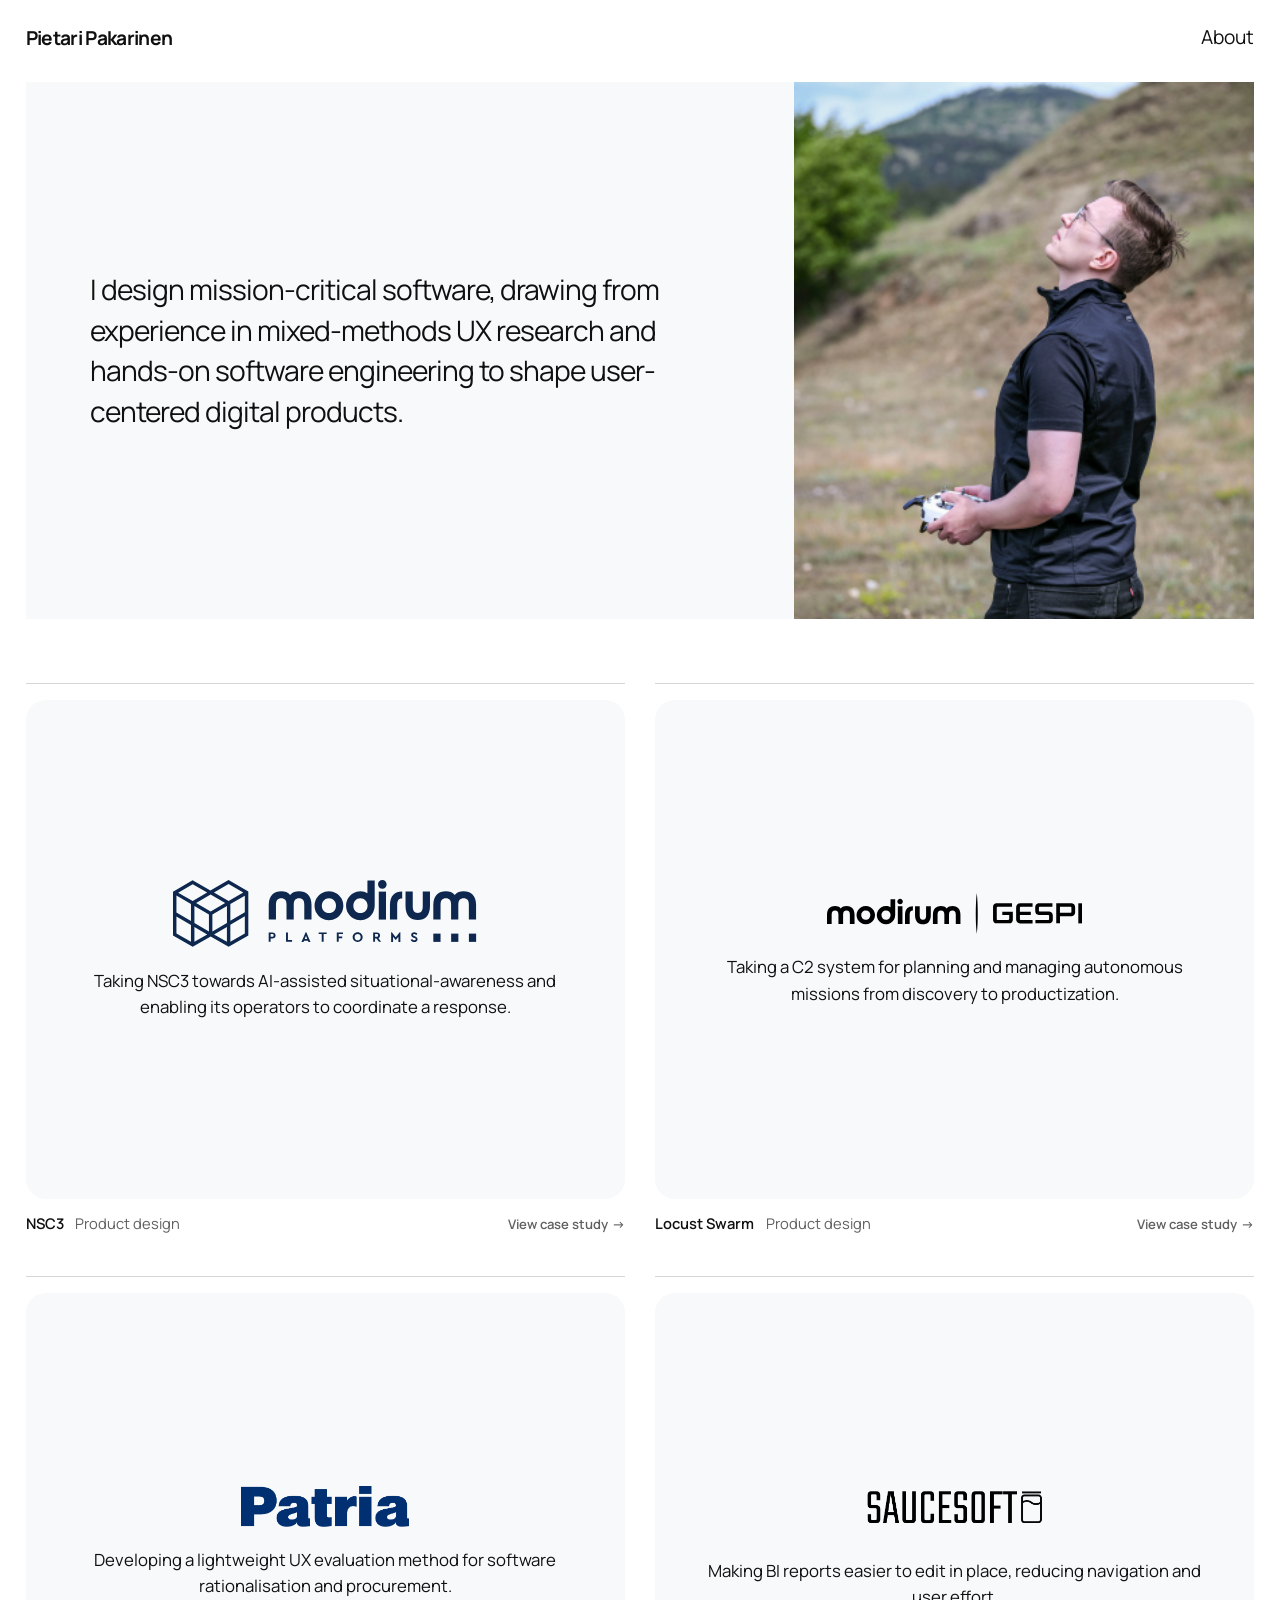
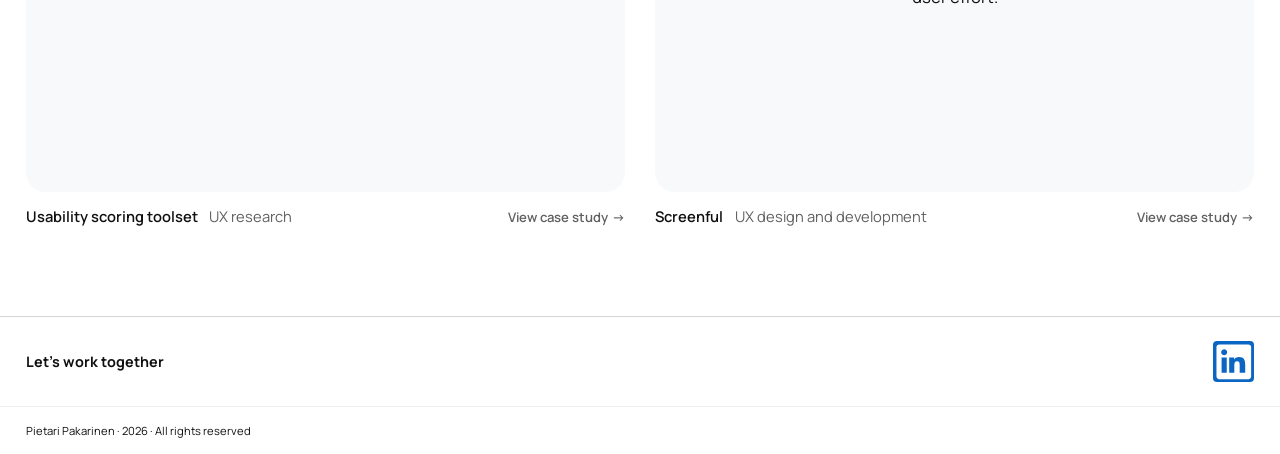
==== index.html @ cc2df80a "Polish portfolio navigation and project cards" ====
<!doctype html>
<html lang="en">
  <head>
    <meta charset="utf-8">
    <meta name="viewport" content="width=device-width, initial-scale=1">
    <meta name="description" content="Pietari Pakarinen designs mission-critical software, combining mixed-methods UX research and hands-on software engineering.">
    <title>Pietari Pakarinen — UX designer</title>
    <link rel="stylesheet" href="assets/css/site.css">
  </head>
  <body>
    <header class="site-header">
      <nav class="nav" aria-label="Main navigation">
        <a class="wordmark" href="./">Pietari Pakarinen</a>
        <a class="nav-link" href="about/">About</a>
      </nav>
      <div class="hero">
        <p class="hero-intro">I design mission-critical software, drawing from experience in mixed-methods UX research and hands-on software engineering to shape user-centered digital products.</p>
        <img class="hero-photo" src="assets/images/pilot.jpg" alt="Pietari piloting a UAV during a field demonstration" fetchpriority="high">
      </div>
    </header>

    <main id="work" class="work-section">
      <div class="project-grid">
        <a class="project-card" href="nsc3/">
          <div class="project-art project-art--platforms">
            <img src="assets/images/modirum-platforms.svg" alt="Modirum Platforms" class="brand-logo brand-logo--platforms">
            <p>Taking NSC3 towards AI-assisted situational-awareness and enabling its operators to coordinate a response.</p>
          </div>
          <div class="project-label"><span class="project-title">NSC3</span><span class="project-category">Product design</span><span class="project-cta">View case study <span aria-hidden="true">→</span></span></div>
        </a>
        <a class="project-card" href="locust-swarm/">
          <div class="project-art"><img src="assets/images/modirum-gespi.svg" alt="Modirum Gespi" class="brand-logo brand-logo--gespi"><p>Taking a C2 system for planning and managing autonomous missions from discovery to productization.</p></div>
          <div class="project-label"><span class="project-title">Locust Swarm</span><span class="project-category">Product design</span><span class="project-cta">View case study <span aria-hidden="true">→</span></span></div>
        </a>
        <a class="project-card" href="usability-toolset/">
          <div class="project-art"><img src="assets/images/patria.png" alt="Patria" class="brand-logo brand-logo--patria"><p>Developing a lightweight UX evaluation method for software rationalisation and procurement.</p></div>
          <div class="project-label"><span class="project-title">Usability scoring toolset</span><span class="project-category">UX research</span><span class="project-cta">View case study <span aria-hidden="true">→</span></span></div>
        </a>
        <a class="project-card" href="bi-reporting/">
          <div class="project-art"><img src="assets/images/saucesoft.png" alt="SauceSoft" class="brand-logo brand-logo--saucesoft"><p>Making BI reports easier to edit in place, reducing navigation and user effort.</p></div>
          <div class="project-label"><span class="project-title">Screenful</span><span class="project-category">UX design and development</span><span class="project-cta">View case study <span aria-hidden="true">→</span></span></div>
        </a>
      </div>
    </main>

    <footer class="site-footer">
      <p>Let’s work together</p>
      <a class="linkedin-link" href="https://www.linkedin.com/in/pietari-pakarinen/" aria-label="LinkedIn profile">
        <svg viewBox="0 0 24 24" aria-hidden="true"><path d="M20.45 2H3.55C2.69 2 2 2.68 2 3.52v16.96c0 .84.69 1.52 1.55 1.52h16.9c.86 0 1.55-.68 1.55-1.52V3.52c0-.84-.69-1.52-1.55-1.52ZM7.93 18.35H4.96V9.5h2.97v8.85ZM6.45 8.29c-.96 0-1.73-.78-1.73-1.73s.77-1.73 1.73-1.73 1.73.78 1.73 1.73-.77 1.73-1.73 1.73Zm11.9 10.06h-2.96v-4.3c0-1.03-.02-2.35-1.43-2.35-1.44 0-1.66 1.12-1.66 2.28v4.37H9.34V9.5h2.84v1.21h.04c.4-.7 1.36-1.43 2.8-1.43 3 0 3.56 1.97 3.56 4.53v4.54Z"/></svg>
      </a>
    </footer>
    <div class="copyright">Pietari Pakarinen · <span id="year">2026</span> · All rights reserved</div>
  </body>
</html>
---- assets/css/site.css ----
@import url('https://fonts.googleapis.com/css2?family=Manrope:wght@400;500;600;700&display=swap');

:root {
  color-scheme: light;
  --ink: #101010;
  --muted: #606060;
  --line: #d5d5d5;
  --wash: #f7f9fa;
  --page-gutter: clamp(1rem, 2vw, 2rem);
  font-family: Manrope, Arial, sans-serif;
  color: var(--ink);
  background: #fff;
  font-synthesis: none;
  text-rendering: optimizeLegibility;
}

* { box-sizing: border-box; }
html { scroll-behavior: smooth; }
body { margin: 0; min-width: 320px; }
a { color: inherit; }
a:focus-visible { outline: 3px solid #1565c0; outline-offset: 4px; }

.site-header, .page-header { padding: 0 var(--page-gutter); }
.page-header { width: min(100% - (2 * var(--page-gutter)), 65rem); margin: 0 auto; padding: 0; }
.has-case-nav .page-header { width: min(100% - (2 * var(--page-gutter)), 48rem); margin: 0 auto; padding: 0; }
.nav { display: flex; align-items: center; justify-content: space-between; gap: 1rem; padding: 1.1rem 0 1.5rem; }
.wordmark, .nav-link { display: inline-flex; align-items: center; min-height: 2.5rem; padding: .35rem 0; text-decoration: none; font-size: clamp(.95rem, 1.7vw, 1.2rem); }
.wordmark { font-weight: 700; letter-spacing: -.035em; }
.nav-link { border-bottom: 1px solid transparent; transition: border-color .18s ease, color .18s ease; }
.nav-link:hover { color: var(--muted); border-color: currentColor; }

.hero { display: grid; grid-template-columns: minmax(0, 1.25fr) minmax(18rem, .75fr); grid-template-rows: clamp(24rem, 42vw, 34rem); align-items: stretch; gap: 0; padding-bottom: clamp(2.5rem, 5vw, 5rem); }
.hero-intro { display: flex; grid-column: 1; grid-row: 1; align-items: center; width: 100%; margin: 0; padding: clamp(1.5rem, 5vw, 4rem); background: var(--wash); font-size: clamp(1.45rem, 2.2vw, 1.9rem); line-height: 1.45; letter-spacing: -.035em; }
.hero-photo { display: block; grid-column: 2; grid-row: 1; width: 100%; height: 100%; min-height: 0; object-fit: cover; object-position: 50% 0%; }

.work-section { padding: 0 var(--page-gutter) clamp(3rem, 7vw, 6rem); }
.section-heading { max-width: 48rem; margin: 0 0 1.5rem; }
.eyebrow { margin: 0 0 .6rem; color: var(--muted); font-size: .78rem; font-weight: 700; letter-spacing: .1em; text-transform: uppercase; }
.case-brand { display: grid; justify-items: start; gap: .6rem; margin-bottom: 1.5rem; }
.case-brand-logo { display: block; width: auto; max-width: min(100%, 15rem); height: 2.5rem; object-fit: contain; object-position: left center; }
.case-brand .eyebrow { margin: 0; }
.product-heading { margin: 1.5rem 0; }
.product-heading h1 { display: flex; align-items: center; gap: .6em; margin: 0 !important; }
.product-icon { display: block; width: .88em; flex: 0 0 auto; aspect-ratio: 1; border-radius: .18em; }
.section-heading h1 { margin: 0; font-size: clamp(1.5rem, 3vw, 2.4rem); letter-spacing: -.045em; font-weight: 500; }
.project-grid { display: grid; grid-template-columns: repeat(2, minmax(0, 1fr)); gap: clamp(1.5rem, 3.3vw, 3rem) clamp(1rem, 2.4vw, 2rem); }
.project-card { display: flex; min-width: 0; flex-direction: column; gap: .85rem; padding-top: 1rem; border-top: 1px solid var(--line); text-decoration: none; }
.project-card:hover .project-art { background: #eef1f3; }
.project-card:active .project-art { background: #e9eef0; }
.project-art { display: flex; aspect-ratio: 1.2 / 1; width: 100%; flex-direction: column; align-items: center; justify-content: center; gap: 1.25rem; overflow: hidden; padding: clamp(1.25rem, 3vw, 2.5rem); border-radius: 1.25rem; background: var(--wash); transition: background .18s ease; }
.project-art p { max-width: 34rem; margin: 0; text-align: center; font-size: clamp(.85rem, 1.4vw, 1.05rem); line-height: 1.55; }
.brand-logo { display: block; max-width: 70%; max-height: 5rem; object-fit: contain; }
.brand-logo--platforms { width: min(19rem, 75%); max-height: 5.3rem; }
.brand-logo--gespi { width: min(16rem, 72%); }
.brand-logo--patria { width: min(10.5rem, 55%); }
.brand-logo--saucesoft { width: min(12rem, 62%); }
.project-label { display: flex; flex-wrap: wrap; align-items: baseline; gap: .2rem .7rem; font-size: .92rem; line-height: 1.4; }
.project-title { font-weight: 600; }
.project-category { color: var(--muted); }
.project-cta { display: inline-flex; align-items: baseline; gap: .3em; margin-left: auto; color: var(--muted); font-size: .82rem; font-weight: 600; line-height: 1.4; text-decoration: none; white-space: nowrap; transition: color .18s ease; }
.project-cta span { display: inline-block; transition: transform .18s ease; }
.project-card:hover .project-cta, .project-card:focus-visible .project-cta, .project-card:active .project-cta { color: var(--ink); text-decoration: underline; text-underline-offset: .2em; }
.project-card:hover .project-cta span, .project-card:focus-visible .project-cta span { transform: translateX(.18rem); }

.editorial, .case-study { width: min(100% - (2 * var(--page-gutter)), 65rem); margin: clamp(2rem, 6vw, 5rem) auto clamp(4rem, 8vw, 7rem); }
.case-study { width: min(100% - (2 * var(--page-gutter)), 48rem); margin-top: clamp(1rem, 2vw, 1.5rem); }
.about-layout { display: block; }
.editorial h1, .case-study h1 { margin: 0 0 1.5rem; font-size: clamp(2.5rem, 6.4vw, 5.5rem); font-weight: 500; line-height: 1.08; letter-spacing: -.065em; }
.case-study h1 { font-size: clamp(2.75rem, 4.8vw, 4.5rem); }
.editorial p:not(.eyebrow), .case-section p { font-size: clamp(1rem, 1.5vw, 1.15rem); line-height: 1.8; }
.lead { max-width: 54rem; font-size: clamp(1.25rem, 2.4vw, 1.7rem) !important; line-height: 1.55 !important; letter-spacing: -.025em; }
.about-note { float: right; width: min(32%, 17rem); padding: 0; margin: 0 0 1rem clamp(1.25rem, 3vw, 2.5rem); }
.about-portrait { display: block; width: 100%; aspect-ratio: 4 / 3; object-fit: cover; object-position: center; }
.about-lead { margin: 0 0 1.5rem; }
.about-layout::after { display: table; clear: both; content: ""; }
.about-note ul { padding-left: 1.2rem; margin: 1rem 0 0; }
.about-note li { padding: .45rem 0; line-height: 1.5; }

.case-study > .lead { margin: 0 auto 2rem; }
.case-section { max-width: 48rem; margin: 0 auto 3rem; }
.case-section h2 { margin: 0 0 .6rem; font-size: clamp(1.4rem, 2.4vw, 1.9rem); font-weight: 500; letter-spacing: -.04em; }
.case-section p { margin: .5rem 0 1.2rem; }
.case-figure { width: min(100%, 48rem); margin: 2rem auto; }
.case-figure--recognition { width: min(100%, 28rem); }
.case-figure img { display: block; width: 100%; height: auto; margin: 0 auto; object-fit: contain; }
.case-figure figcaption { margin-top: .65rem; color: var(--muted); font-size: .82rem; line-height: 1.5; text-align: center; }
.case-figure figcaption a { text-underline-offset: .2em; }
.video-embed { width: 100%; aspect-ratio: 16 / 9; margin: 0; background: #000; }
.video-embed iframe { display: block; width: 100%; height: 100%; border: 0; }
.video-embed video { display: block; width: 100%; height: 100%; object-fit: contain; }
.asset-placeholder { display: grid; min-height: 14rem; margin: 2rem 0; padding: 1.5rem; place-items: center; border: 1px dashed #aaa; background: var(--wash); color: var(--muted); text-align: center; line-height: 1.6; }
.about-note .asset-placeholder { min-height: 24rem; aspect-ratio: 3 / 4; }
.content-note { max-width: 48rem; padding: 1.3rem 1.5rem; background: var(--wash); line-height: 1.6; }
.content-note p { margin: .4rem 0 0; }
.external-link { margin-top: 2rem; }
.external-link a { text-underline-offset: .2em; }
.has-case-nav { padding-bottom: 6rem; }
.case-pagination { position: fixed; z-index: 20; right: auto; bottom: calc(1rem + env(safe-area-inset-bottom)); left: 50%; display: flex; width: max-content; max-width: calc(100vw - 2rem); align-items: center; gap: .35rem; padding: .35rem; transform: translateX(-50%); border: 1px solid rgba(16, 16, 16, .12); border-radius: 999px; background: rgba(255, 255, 255, .94); box-shadow: 0 .4rem 1.6rem rgba(0, 0, 0, .12); backdrop-filter: blur(12px); }
.case-pagination a { display: flex; min-width: 0; height: 2.75rem; align-items: center; justify-content: center; gap: .5rem; padding: .4rem .8rem; border-radius: 999px; text-decoration: none; transition: color .18s ease, background-color .18s ease; }
.case-pagination a:hover, .case-pagination a:focus-visible { color: var(--ink); background: #eceff1; }
.pagination-arrow { flex: 0 0 auto; font-size: 1.25rem; line-height: 1; }
.pagination-copy { display: grid; gap: .12rem; }
.pagination-label { font-size: .85rem; font-weight: 600; white-space: nowrap; }
.pagination-destination { display: none; }

.site-footer { display: flex; align-items: center; justify-content: space-between; gap: 1rem; padding: 1.5rem var(--page-gutter); border-top: 1px solid var(--line); }
.editorial ~ .site-footer, .editorial ~ .copyright { padding-right: max(var(--page-gutter), calc((100vw - 65rem) / 2)); padding-left: max(var(--page-gutter), calc((100vw - 65rem) / 2)); }
.has-case-nav .site-footer, .has-case-nav .copyright { padding-right: max(var(--page-gutter), calc((100vw - 48rem) / 2)); padding-left: max(var(--page-gutter), calc((100vw - 48rem) / 2)); }
.site-footer p { margin: 0; font-size: .9rem; font-weight: 700; }
.linkedin-link { display: grid; width: 2.6rem; height: 2.6rem; place-items: center; border-radius: .25rem; color: #fff; background: #0a66c2; text-decoration: none; }
.linkedin-link svg { width: 100%; height: 100%; fill: currentColor; }
.linkedin-link span { font-size: 1.7rem; font-weight: 700; letter-spacing: -.1em; }
.copyright { padding: 1rem var(--page-gutter); border-top: 1px solid #eee; font-size: .7rem; }

@media (min-width: 1500px) { .site-header, .work-section, .site-footer, .copyright { padding-right: max(var(--page-gutter), calc((100vw - 1440px) / 2)); padding-left: max(var(--page-gutter), calc((100vw - 1440px) / 2)); } }
@media (max-width: 760px) {
  .hero { position: relative; display: grid; min-height: 0; grid-template-columns: minmax(0, 1fr); grid-template-rows: auto; padding-bottom: 2.5rem; }
  .hero-intro { position: relative; z-index: 1; grid-column: 1; grid-row: 1; align-self: end; width: 100%; padding: clamp(1.25rem, 4vw, 2rem); font-size: clamp(1.35rem, 3.5vw, 1.65rem); line-height: 1.4; }
  .hero-photo { grid-column: 1; grid-row: 1; justify-self: center; align-self: start; width: min(100%, 24rem); height: auto; max-height: none; aspect-ratio: 2 / 3; object-position: 50% 50%; }
  .project-grid { gap: 1.75rem 1rem; }
  .project-label { font-size: .82rem; }
}
@media (max-width: 560px) {
  .hero-intro { padding: 1.25rem var(--page-gutter); font-size: clamp(1.25rem, 4vw, 1.5rem); }
  .nav { gap: .75rem; padding: .8rem 0 1rem; }
  .wordmark, .nav-link { min-height: 2.5rem; padding: .35rem 0; font-size: .95rem; }
  .about-note { width: 40%; margin-left: 1rem; }
  .project-grid { grid-template-columns: 1fr; gap: 1.5rem; }
  .project-art p { font-size: .95rem; }
  .project-label { font-size: .88rem; }
  .case-pagination { bottom: calc(.5rem + env(safe-area-inset-bottom)); }
}
@media (hover: none) {
  .case-pagination { width: calc(100vw - 1rem); justify-content: center; gap: .5rem; }
  .case-pagination a { width: auto; max-width: 11rem; flex: 1 1 auto; border: 1px solid rgba(16, 16, 16, .12); }
}
@media (prefers-reduced-motion: reduce) { html { scroll-behavior: auto; } *, *::before, *::after { transition-duration: .01ms !important; } }
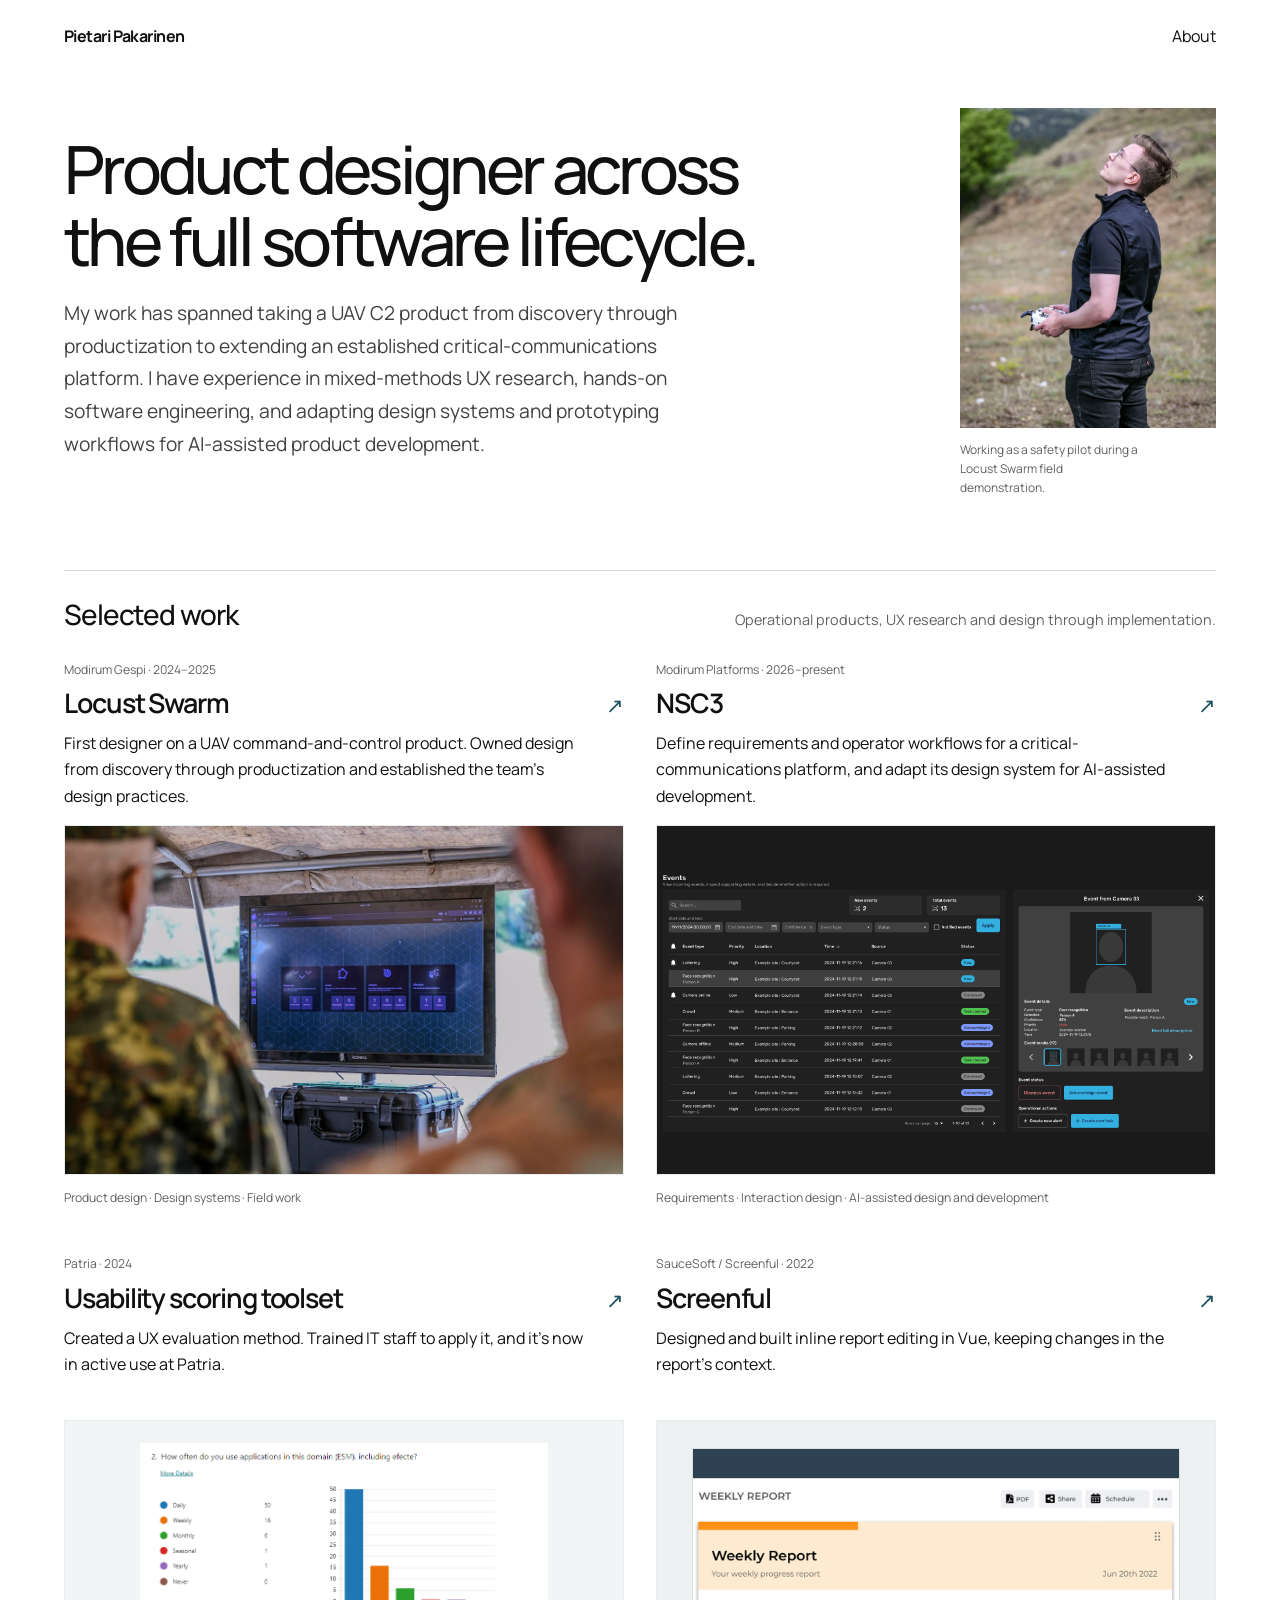
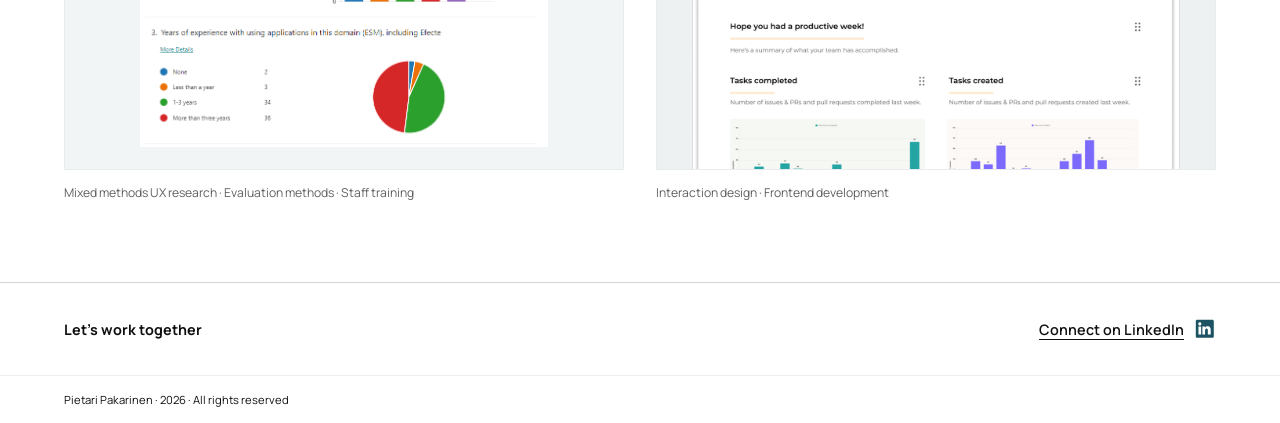
==== commit 293fd70f: "Revise portfolio case studies, imagery and responsive presentation" ====
--- a/index.html
+++ b/index.html
@@ -3,52 +3,70 @@
   <head>
     <meta charset="utf-8">
     <meta name="viewport" content="width=device-width, initial-scale=1">
-    <meta name="description" content="Pietari Pakarinen designs mission-critical software, combining mixed-methods UX research and hands-on software engineering.">
-    <title>Pietari Pakarinen — UX designer</title>
-    <link rel="stylesheet" href="assets/css/site.css">
+    <meta name="description" content="Product designer across the full software lifecycle, combining mixed-methods UX research, software engineering and AI-assisted design and development.">
+    <title>Pietari Pakarinen — Product designer</title>
+    <link rel="stylesheet" href="assets/css/site.css?v=20261028-13">
+    <link rel="canonical" href="https://pietarip.github.io/portfolio/">
+    <link rel="icon" type="image/svg+xml" href="assets/favicon.svg">
+    <link rel="preconnect" href="https://fonts.googleapis.com">
+    <link rel="preconnect" href="https://fonts.gstatic.com" crossorigin>
+    <link rel="stylesheet" href="https://fonts.googleapis.com/css2?family=Manrope:wght@400;500;600;700&amp;display=swap">
+    <meta property="og:type" content="website">
+    <meta property="og:site_name" content="Pietari Pakarinen — Portfolio">
+    <meta property="og:title" content="Pietari Pakarinen — Product designer">
+    <meta property="og:description" content="Product designer across the full software lifecycle, combining mixed-methods UX research, software engineering and AI-assisted design and development.">
+    <meta property="og:url" content="https://pietarip.github.io/portfolio/">
+    <meta property="og:image" content="https://pietarip.github.io/portfolio/assets/images/social-preview.jpg">
+    <meta property="og:image:width" content="1240">
+    <meta property="og:image:height" content="827">
+    <meta property="og:image:alt" content="Locust Swarm displayed during a field demonstration">
+    <meta name="twitter:card" content="summary_large_image">
   </head>
-  <body>
+  <body class="home-page">
+    <a class="skip-link" href="#main">Skip to content</a>
     <header class="site-header">
       <nav class="nav" aria-label="Main navigation">
         <a class="wordmark" href="./">Pietari Pakarinen</a>
-        <a class="nav-link" href="about/">About</a>
+        <div class="nav-links"><a class="nav-link" href="./about/">About</a></div>
       </nav>
-      <div class="hero">
-        <p class="hero-intro">I design mission-critical software, drawing from experience in mixed-methods UX research and hands-on software engineering to shape user-centered digital products.</p>
-        <img class="hero-photo" src="assets/images/pilot.jpg" alt="Pietari piloting a UAV during a field demonstration" fetchpriority="high">
+      <div class="home-hero">
+        <div class="home-intro">
+          <h1>Product designer across the full software lifecycle.</h1>
+          <p class="home-deck">My work has spanned taking a UAV C2 product from discovery through productization to extending an established critical-communications platform. I have experience in mixed-methods UX research, hands-on software engineering, and adapting design systems and prototyping workflows for AI-assisted product development.</p>
+        </div>
+        <figure class="home-portrait">
+          <img src="assets/images/pilot.jpg" alt="Pietari operating a UAV controller outdoors" width="342" height="512" fetchpriority="high">
+          <figcaption>Working as a safety pilot during a Locust Swarm field demonstration.</figcaption>
+        </figure>
       </div>
     </header>
-
-    <main id="work" class="work-section">
-      <div class="project-grid">
-        <a class="project-card" href="nsc3/">
-          <div class="project-art project-art--platforms">
-            <img src="assets/images/modirum-platforms.svg" alt="Modirum Platforms" class="brand-logo brand-logo--platforms">
-            <p>Taking NSC3 towards AI-assisted situational-awareness and enabling its operators to coordinate a response.</p>
-          </div>
-          <div class="project-label"><span class="project-title">NSC3</span><span class="project-category">Product design</span><span class="project-cta">View case study <span aria-hidden="true">→</span></span></div>
-        </a>
-        <a class="project-card" href="locust-swarm/">
-          <div class="project-art"><img src="assets/images/modirum-gespi.svg" alt="Modirum Gespi" class="brand-logo brand-logo--gespi"><p>Taking a C2 system for planning and managing autonomous missions from discovery to productization.</p></div>
-          <div class="project-label"><span class="project-title">Locust Swarm</span><span class="project-category">Product design</span><span class="project-cta">View case study <span aria-hidden="true">→</span></span></div>
-        </a>
-        <a class="project-card" href="usability-toolset/">
-          <div class="project-art"><img src="assets/images/patria.png" alt="Patria" class="brand-logo brand-logo--patria"><p>Developing a lightweight UX evaluation method for software rationalisation and procurement.</p></div>
-          <div class="project-label"><span class="project-title">Usability scoring toolset</span><span class="project-category">UX research</span><span class="project-cta">View case study <span aria-hidden="true">→</span></span></div>
-        </a>
-        <a class="project-card" href="bi-reporting/">
-          <div class="project-art"><img src="assets/images/saucesoft.png" alt="SauceSoft" class="brand-logo brand-logo--saucesoft"><p>Making BI reports easier to edit in place, reducing navigation and user effort.</p></div>
-          <div class="project-label"><span class="project-title">Screenful</span><span class="project-category">UX design and development</span><span class="project-cta">View case study <span aria-hidden="true">→</span></span></div>
-        </a>
-      </div>
+    <main id="main" tabindex="-1" class="selected-work">
+      <section id="work" aria-labelledby="work-heading">
+        <div class="work-heading"><h2 id="work-heading">Selected work</h2><p>Operational products, UX research and design through implementation.</p></div>
+        <div class="work-grid">
+          <a class="work-card" href="locust-swarm/" aria-labelledby="locust-title" aria-describedby="locust-summary">
+            <div class="work-preview work-preview--locust"><img src="assets/images/locust-swarm-demonstration.webp" alt="" width="1240" height="827" loading="lazy"></div>
+            <div class="work-card-copy"><p class="work-meta">Modirum Gespi · 2024–2025</p><div class="work-title"><h3 id="locust-title">Locust Swarm</h3><span aria-hidden="true">↗</span></div><p id="locust-summary">First designer on a UAV command-and-control product. Owned design from discovery through productization and established the team’s design practices.</p><span class="work-discipline">Product design · Design systems · Field work</span></div>
+          </a>
+          <a class="work-card" href="nsc3/" aria-labelledby="nsc3-title" aria-describedby="nsc3-summary">
+            <div class="work-preview work-preview--nsc3"><img src="assets/images/nsc3-events-portfolio.webp" alt="" width="1920" height="910" loading="lazy"></div>
+            <div class="work-card-copy"><p class="work-meta">Modirum Platforms · 2026–present</p><div class="work-title"><h3 id="nsc3-title">NSC3</h3><span aria-hidden="true">↗</span></div><p id="nsc3-summary">Define requirements and operator workflows for a critical-communications platform, and adapt its design system for AI-assisted development.</p><span class="work-discipline">Requirements · Interaction design · AI-assisted design and development</span></div>
+          </a>
+          <a class="work-card" href="usability-toolset/" aria-labelledby="patria-title" aria-describedby="patria-summary">
+            <div class="work-preview work-preview--research"><img src="assets/images/patria-questionnaire-results.webp" alt="" width="833" height="620" loading="lazy"></div>
+            <div class="work-card-copy"><p class="work-meta">Patria · 2024</p><div class="work-title"><h3 id="patria-title">Usability scoring toolset</h3><span aria-hidden="true">↗</span></div><p id="patria-summary">Created a UX evaluation method. Trained IT staff to apply it, and it's now in active use at Patria.</p><span class="work-discipline">Mixed methods UX research · Evaluation methods · Staff training</span></div>
+          </a>
+          <a class="work-card" href="bi-reporting/" aria-labelledby="screenful-title" aria-describedby="screenful-summary">
+            <div class="work-preview work-preview--screenful"><img src="assets/images/saucesoft-solution.webp" alt="" width="1240" height="2309" loading="lazy"></div>
+            <div class="work-card-copy"><p class="work-meta">SauceSoft / Screenful · 2022</p><div class="work-title"><h3 id="screenful-title">Screenful</h3><span aria-hidden="true">↗</span></div><p id="screenful-summary">Designed and built inline report editing in Vue, keeping changes in the report’s context.</p><span class="work-discipline">Interaction design · Frontend development</span></div>
+          </a>
+        </div>
+      </section>
     </main>
-
     <footer class="site-footer">
       <p>Let’s work together</p>
-      <a class="linkedin-link" href="https://www.linkedin.com/in/pietari-pakarinen/" aria-label="LinkedIn profile">
-        <svg viewBox="0 0 24 24" aria-hidden="true"><path d="M20.45 2H3.55C2.69 2 2 2.68 2 3.52v16.96c0 .84.69 1.52 1.55 1.52h16.9c.86 0 1.55-.68 1.55-1.52V3.52c0-.84-.69-1.52-1.55-1.52ZM7.93 18.35H4.96V9.5h2.97v8.85ZM6.45 8.29c-.96 0-1.73-.78-1.73-1.73s.77-1.73 1.73-1.73 1.73.78 1.73 1.73-.77 1.73-1.73 1.73Zm11.9 10.06h-2.96v-4.3c0-1.03-.02-2.35-1.43-2.35-1.44 0-1.66 1.12-1.66 2.28v4.37H9.34V9.5h2.84v1.21h.04c.4-.7 1.36-1.43 2.8-1.43 3 0 3.56 1.97 3.56 4.53v4.54Z"/></svg>
-      </a>
+      <a class="contact-link" href="https://www.linkedin.com/in/pietari-pakarinen/">Connect on LinkedIn <svg viewBox="0 0 24 24" aria-hidden="true"><path d="M20.45 2H3.55C2.69 2 2 2.68 2 3.52v16.96c0 .84.69 1.52 1.55 1.52h16.9c.86 0 1.55-.68 1.55-1.52V3.52c0-.84-.69-1.52-1.55-1.52ZM7.93 18.35H4.96V9.5h2.97v8.85ZM6.45 8.29c-.96 0-1.73-.78-1.73-1.73s.77-1.73 1.73-1.73 1.73.78 1.73 1.73-.77 1.73-1.73 1.73Zm11.9 10.06h-2.96v-4.3c0-1.03-.02-2.35-1.43-2.35-1.44 0-1.66 1.12-1.66 2.28v4.37H9.34V9.5h2.84v1.21h.04c.4-.7 1.36-1.43 2.8-1.43 3 0 3.56 1.97 3.56 4.53v4.54Z"/></svg></a>
     </footer>
-    <div class="copyright">Pietari Pakarinen · <span id="year">2026</span> · All rights reserved</div>
+    <div class="copyright">Pietari Pakarinen · 2026 · All rights reserved</div>
   </body>
 </html>
--- a/assets/css/site.css
+++ b/assets/css/site.css
@@ -1,5 +1,3 @@
-@import url('https://fonts.googleapis.com/css2?family=Manrope:wght@400;500;600;700&display=swap');
-
 :root {
   color-scheme: light;
   --ink: #101010;
@@ -16,7 +14,7 @@
 
 * { box-sizing: border-box; }
 html { scroll-behavior: smooth; }
-body { margin: 0; min-width: 320px; }
+body { margin: 0; min-width: 0; }
 a { color: inherit; }
 a:focus-visible { outline: 3px solid #1565c0; outline-offset: 4px; }
 
@@ -47,15 +45,17 @@
 .project-card { display: flex; min-width: 0; flex-direction: column; gap: .85rem; padding-top: 1rem; border-top: 1px solid var(--line); text-decoration: none; }
 .project-card:hover .project-art { background: #eef1f3; }
 .project-card:active .project-art { background: #e9eef0; }
-.project-art { display: flex; aspect-ratio: 1.2 / 1; width: 100%; flex-direction: column; align-items: center; justify-content: center; gap: 1.25rem; overflow: hidden; padding: clamp(1.25rem, 3vw, 2.5rem); border-radius: 1.25rem; background: var(--wash); transition: background .18s ease; }
-.project-art p { max-width: 34rem; margin: 0; text-align: center; font-size: clamp(.85rem, 1.4vw, 1.05rem); line-height: 1.55; }
+.project-art { display: flex; min-height: 14rem; width: 100%; flex-direction: column; align-items: flex-start; justify-content: center; gap: 1.25rem; padding: clamp(1.25rem, 3vw, 2.5rem); border-radius: 1.25rem; background: var(--wash); transition: background .18s ease; }
+.project-art p { max-width: 34rem; margin: 0; text-align: left; font-size: clamp(.95rem, 1.4vw, 1.05rem); line-height: 1.55; }
 .brand-logo { display: block; max-width: 70%; max-height: 5rem; object-fit: contain; }
 .brand-logo--platforms { width: min(19rem, 75%); max-height: 5.3rem; }
 .brand-logo--gespi { width: min(16rem, 72%); }
 .brand-logo--patria { width: min(10.5rem, 55%); }
 .brand-logo--saucesoft { width: min(12rem, 62%); }
 .project-label { display: flex; flex-wrap: wrap; align-items: baseline; gap: .2rem .7rem; font-size: .92rem; line-height: 1.4; }
-.project-title { font-weight: 600; }
+.project-title { font-size: clamp(1.15rem, 2vw, 1.5rem); font-weight: 600; letter-spacing: -.035em; }
+.project-label { order: -1; }
+.project-art .brand-logo { max-height: 3rem; width: auto; max-width: 65%; }
 .project-category { color: var(--muted); }
 .project-cta { display: inline-flex; align-items: baseline; gap: .3em; margin-left: auto; color: var(--muted); font-size: .82rem; font-weight: 600; line-height: 1.4; text-decoration: none; white-space: nowrap; transition: color .18s ease; }
 .project-cta span { display: inline-block; transition: transform .18s ease; }
@@ -64,21 +64,25 @@
 
 .editorial, .case-study { width: min(100% - (2 * var(--page-gutter)), 65rem); margin: clamp(2rem, 6vw, 5rem) auto clamp(4rem, 8vw, 7rem); }
 .case-study { width: min(100% - (2 * var(--page-gutter)), 48rem); margin-top: clamp(1rem, 2vw, 1.5rem); }
-.about-layout { display: block; }
+.about-layout { display: grid; grid-template-columns: minmax(0, 1fr) 16rem; gap: 1.75rem 4rem; width: min(100% - (2 * var(--page-gutter)), 64rem); margin-top: 3rem; }
 .editorial h1, .case-study h1 { margin: 0 0 1.5rem; font-size: clamp(2.5rem, 6.4vw, 5.5rem); font-weight: 500; line-height: 1.08; letter-spacing: -.065em; }
 .case-study h1 { font-size: clamp(2.75rem, 4.8vw, 4.5rem); }
 .editorial p:not(.eyebrow), .case-section p { font-size: clamp(1rem, 1.5vw, 1.15rem); line-height: 1.8; }
 .lead { max-width: 54rem; font-size: clamp(1.25rem, 2.4vw, 1.7rem) !important; line-height: 1.55 !important; letter-spacing: -.025em; }
-.about-note { float: right; width: min(32%, 17rem); padding: 0; margin: 0 0 1rem clamp(1.25rem, 3vw, 2.5rem); }
-.about-portrait { display: block; width: 100%; aspect-ratio: 4 / 3; object-fit: cover; object-position: center; }
-.about-lead { margin: 0 0 1.5rem; }
-.about-layout::after { display: table; clear: both; content: ""; }
-.about-note ul { padding-left: 1.2rem; margin: 1rem 0 0; }
-.about-note li { padding: .45rem 0; line-height: 1.5; }
+.about-opening { grid-column: 1; max-width: 39rem; }
+.about-layout h1 { font-size: clamp(3.5rem, 7vw, 6rem); letter-spacing: -.06em; }
+.about-layout p.about-introduction { margin: 0; font-size: clamp(1.25rem, 2vw, 1.65rem); line-height: 1.55; letter-spacing: -.025em; }
+.about-photo { grid-column: 2; grid-row: 1 / span 2; align-self: start; margin: .35rem 0 0; }
+.about-portrait { display: block; width: 100%; height: auto; aspect-ratio: 4 / 3; object-fit: cover; object-position: center; }
+.about-photo figcaption { margin-top: .75rem; color: var(--muted); font-size: .78rem; line-height: 1.6; }
+.about-copy { grid-column: 1; max-width: 39rem; min-width: 0; }
+.about-layout .about-copy p { margin: 0 0 1.25rem; font-size: 1.075rem; line-height: 1.75; }
+.about-layout .about-copy p:last-child { margin-bottom: 0; }
 
 .case-study > .lead { margin: 0 auto 2rem; }
 .case-section { max-width: 48rem; margin: 0 auto 3rem; }
 .case-section h2 { margin: 0 0 .6rem; font-size: clamp(1.4rem, 2.4vw, 1.9rem); font-weight: 500; letter-spacing: -.04em; }
+.case-section h3 { margin: 1.8rem 0 .6rem; font-size: 1.2rem; font-weight: 600; }
 .case-section p { margin: .5rem 0 1.2rem; }
 .case-figure { width: min(100%, 48rem); margin: 2rem auto; }
 .case-figure--recognition { width: min(100%, 28rem); }
@@ -94,14 +98,14 @@
 .content-note p { margin: .4rem 0 0; }
 .external-link { margin-top: 2rem; }
 .external-link a { text-underline-offset: .2em; }
-.has-case-nav { padding-bottom: 6rem; }
-.case-pagination { position: fixed; z-index: 20; right: auto; bottom: calc(1rem + env(safe-area-inset-bottom)); left: 50%; display: flex; width: max-content; max-width: calc(100vw - 2rem); align-items: center; gap: .35rem; padding: .35rem; transform: translateX(-50%); border: 1px solid rgba(16, 16, 16, .12); border-radius: 999px; background: rgba(255, 255, 255, .94); box-shadow: 0 .4rem 1.6rem rgba(0, 0, 0, .12); backdrop-filter: blur(12px); }
-.case-pagination a { display: flex; min-width: 0; height: 2.75rem; align-items: center; justify-content: center; gap: .5rem; padding: .4rem .8rem; border-radius: 999px; text-decoration: none; transition: color .18s ease, background-color .18s ease; }
+.case-pagination { display: grid; grid-template-columns: repeat(2, minmax(0, 1fr)); width: min(100% - (2 * var(--page-gutter)), 48rem); margin: -2rem auto 3rem; gap: 1rem; padding-top: 1rem; border-top: 1px solid var(--line); }
+.case-pagination a { display: flex; min-width: 0; min-height: 3.5rem; align-items: center; gap: .5rem; padding: .6rem; border-radius: .25rem; text-decoration: none; transition: color .18s ease, background-color .18s ease; }
+.case-pagination a:last-child { justify-content: flex-end; text-align: right; }
 .case-pagination a:hover, .case-pagination a:focus-visible { color: var(--ink); background: #eceff1; }
 .pagination-arrow { flex: 0 0 auto; font-size: 1.25rem; line-height: 1; }
 .pagination-copy { display: grid; gap: .12rem; }
-.pagination-label { font-size: .85rem; font-weight: 600; white-space: nowrap; }
-.pagination-destination { display: none; }
+.pagination-label { font-size: .78rem; color: var(--muted); }
+.pagination-destination { display: block; font-size: .95rem; font-weight: 600; overflow-wrap: anywhere; }
 
 .site-footer { display: flex; align-items: center; justify-content: space-between; gap: 1rem; padding: 1.5rem var(--page-gutter); border-top: 1px solid var(--line); }
 .editorial ~ .site-footer, .editorial ~ .copyright { padding-right: max(var(--page-gutter), calc((100vw - 65rem) / 2)); padding-left: max(var(--page-gutter), calc((100vw - 65rem) / 2)); }
@@ -124,14 +128,197 @@
   .hero-intro { padding: 1.25rem var(--page-gutter); font-size: clamp(1.25rem, 4vw, 1.5rem); }
   .nav { gap: .75rem; padding: .8rem 0 1rem; }
   .wordmark, .nav-link { min-height: 2.5rem; padding: .35rem 0; font-size: .95rem; }
-  .about-note { width: 40%; margin-left: 1rem; }
   .project-grid { grid-template-columns: 1fr; gap: 1.5rem; }
   .project-art p { font-size: .95rem; }
   .project-label { font-size: .88rem; }
-  .case-pagination { bottom: calc(.5rem + env(safe-area-inset-bottom)); }
-}
-@media (hover: none) {
-  .case-pagination { width: calc(100vw - 1rem); justify-content: center; gap: .5rem; }
-  .case-pagination a { width: auto; max-width: 11rem; flex: 1 1 auto; border: 1px solid rgba(16, 16, 16, .12); }
+  .case-pagination { gap: .5rem; }
 }
 @media (prefers-reduced-motion: reduce) { html { scroll-behavior: auto; } *, *::before, *::after { transition-duration: .01ms !important; } }
+
+/* Shared navigation and the first revised homepage / case-study pass. */
+:root { --accent: #1c5363; --site-width: 72rem; }
+button { font: inherit; }
+button:focus-visible { outline: 3px solid #1565c0; outline-offset: 4px; }
+.skip-link { position: fixed; z-index: 10; top: 1rem; left: 1rem; padding: .75rem 1rem; color: #fff; background: var(--ink); transform: translateY(-200%); }
+.skip-link:focus { transform: translateY(0); }
+.page-header, .has-case-nav .page-header { width: min(100% - (2 * var(--page-gutter)), var(--site-width)); }
+.nav { width: min(100%, var(--site-width)); margin-inline: auto; padding-block: 1rem; }
+.nav-links { display: flex; align-items: center; gap: clamp(1.25rem, 3vw, 2rem); }
+.wordmark, .nav-link { font-size: 1rem; }
+.site-footer, .copyright, .has-case-nav .site-footer, .has-case-nav .copyright, .editorial ~ .site-footer, .editorial ~ .copyright { padding-inline: max(var(--page-gutter), calc((100vw - var(--site-width)) / 2)); }
+.contact-link { display: inline-flex; align-items: center; gap: .65rem; min-height: 2.75rem; font-size: .9rem; font-weight: 600; text-underline-offset: .25em; }
+.contact-link svg { width: 1.35rem; height: 1.35rem; fill: currentColor; color: var(--accent); }
+
+.home-hero { display: grid; grid-template-columns: minmax(0, 1fr) 16rem; align-items: center; gap: clamp(3rem, 8vw, 8rem); width: min(100%, var(--site-width)); margin: 2.25rem auto 4.5rem; }
+.home-intro h1 { max-width: 18ch; margin: .85rem 0 1.25rem; font-size: clamp(2.75rem, 5.2vw, 4.6rem); line-height: 1.08; letter-spacing: -.055em; font-weight: 500; }
+.home-intro .eyebrow { font-size: .72rem; letter-spacing: .07em; }
+.home-deck { max-width: 40rem; margin: 0 0 1.6rem; font-size: clamp(1.05rem, 1.5vw, 1.2rem); line-height: 1.7; color: #414141; }
+.text-action { display: inline-flex; align-items: center; gap: .9rem; min-height: 2.75rem; font-size: .95rem; font-weight: 600; text-underline-offset: .3em; text-decoration-thickness: 1px; }
+.text-action span { color: var(--accent); }
+.home-portrait { margin: 0; }
+.home-portrait img { display: block; width: 100%; height: auto; aspect-ratio: 4 / 5; object-fit: cover; object-position: 50% 45%; }
+.home-portrait figcaption { margin-top: .75rem; max-width: 27ch; color: var(--muted); font-size: .75rem; line-height: 1.6; }
+.selected-work { width: min(100% - (2 * var(--page-gutter)), var(--site-width)); margin: 0 auto 5rem; }
+#work, .case-section { scroll-margin-top: 1.5rem; }
+.work-heading { display: flex; justify-content: space-between; align-items: baseline; gap: 1rem 2rem; padding-top: 1.5rem; margin-bottom: 1.75rem; border-top: 1px solid var(--line); }
+.work-heading h2 { margin: 0; font-size: 1.75rem; font-weight: 500; letter-spacing: -.04em; }
+.work-heading > p { max-width: 33rem; margin: 0; color: var(--muted); font-size: .9rem; line-height: 1.6; }
+.work-grid { display: grid; grid-template-columns: repeat(2, minmax(0, 1fr)); gap: 3rem 2rem; }
+.work-card { display: flex; flex-direction: column; min-width: 0; color: var(--ink); text-decoration: none; }
+.work-preview { display: flex; align-items: center; justify-content: center; width: 100%; aspect-ratio: 16 / 10; overflow: hidden; background: var(--wash); border: 1px solid #e9ecec; }
+.work-preview > img { display: block; width: 100%; height: 100%; object-fit: cover; transition: transform .25s ease; }
+.work-preview--nsc3 { background: #1a1a1a; }
+.work-preview--nsc3 > img { width: 100%; object-fit: contain; }
+.work-preview--locust > img { object-position: 50% 42%; }
+.work-preview--screenful { padding: 1.75rem 2.25rem 0; background: #edf1f1; }
+.work-preview--screenful > img { object-position: top; box-shadow: 0 0 0 1px #d9dede; }
+.work-preview--research { padding: clamp(.75rem, 1.75vw, 1.5rem); background: #f2f5f5; }
+.work-preview--research > img { object-fit: contain; }
+.work-card-copy { display: contents; }
+.work-meta { order: 0; margin: 0 0 .45rem; color: var(--muted); font-size: .76rem; line-height: 1.5; }
+.work-card .work-preview { order: 3; }
+.work-title { display: flex; align-items: baseline; justify-content: space-between; gap: .75rem; }
+.work-card .work-title { order: 1; }
+.work-title h3 { margin: 0; font-size: clamp(1.35rem, 2.1vw, 1.75rem); font-weight: 600; line-height: 1.25; letter-spacing: -.04em; }
+.work-title > span { color: var(--accent); font-size: 1.3rem; transition: transform .18s ease; }
+.work-card-copy > p:not(.work-meta) { order: 2; max-width: 52ch; min-height: 4.95em; margin: .65rem 0 1rem; font-size: 1rem; line-height: 1.65; }
+.work-discipline { order: 4; margin-top: .8rem; color: var(--muted); font-size: .76rem; line-height: 1.6; }
+.work-card:hover .work-title h3, .work-card:focus-visible .work-title h3 { text-decoration: underline; text-underline-offset: .2em; }
+.work-card:hover .work-title > span { transform: translate(.12rem, -.12rem); }
+.work-card:hover .work-preview > img { transform: scale(1.015); }
+
+.case-study--revised { width: min(100% - (2 * var(--page-gutter)), 64rem); margin-top: 3rem; }
+.case-opening { margin-bottom: 3.5rem; }
+.case-study--revised h1 { margin: .8rem 0 .85rem; font-size: clamp(3.5rem, 7vw, 6rem); letter-spacing: -.06em; }
+.case-deck { width: 100%; max-width: none; margin: 0 0 1.4rem; font-size: clamp(1.65rem, 3.1vw, 2.6rem); font-weight: 500; line-height: 1.25; letter-spacing: -.04em; }
+.case-meta { display: flex; flex-wrap: wrap; gap: .5rem 1.5rem; color: var(--muted); font-size: .85rem; line-height: 1.6; }
+.case-contents { display: flex; flex-wrap: wrap; gap: .15rem 1.6rem; padding-block: .8rem; margin-top: 1.75rem; border-block: 1px solid var(--line); }
+.case-contents a { display: inline-flex; align-items: center; min-height: 2.75rem; font-size: .85rem; text-decoration: none; }
+.case-contents a:hover { color: var(--accent); text-decoration: underline; text-underline-offset: .2em; }
+.case-study--revised .case-section { display: grid; grid-template-columns: 8rem minmax(0, 1fr); gap: 2rem; max-width: none; margin-bottom: 3.75rem; }
+.case-study--revised .case-section > h2 { padding-top: .3rem; font-size: 1.15rem; font-weight: 600; letter-spacing: -.025em; }
+.section-body { min-width: 0; max-width: 44rem; }
+.case-study--revised .section-body > p { font-size: 1.075rem; line-height: 1.75; }
+.case-study--revised .section-body > p:first-child { margin-top: 0; }
+.case-study--revised .section-body > .section-takeaway { max-width: 32ch; margin-bottom: 1.1rem; font-size: clamp(1.35rem, 2vw, 1.7rem); font-weight: 500; line-height: 1.4; letter-spacing: -.025em; }
+.case-study--revised strong { font-weight: 600; }
+.case-figure--overview { max-width: 31rem; margin: 2rem 0 0; padding: 1.25rem 1rem 0; background: var(--wash); }
+.case-figure--overview > img { max-width: 26rem; mix-blend-mode: multiply; }
+.case-figure--overview figcaption { padding: .25rem .25rem 1rem; text-align: left; }
+.case-figure--screen { max-width: 44rem; margin: 2rem 0 0; padding-top: 3.5rem; border: 1px solid #dce2e3; background: var(--wash); }
+.case-figure--screen figcaption { padding: .25rem 1rem 1rem; text-align: left; }
+.design-decision { margin: 1.75rem 0; padding: 1.25rem 1.5rem; border-left: 3px solid var(--accent); background: var(--wash); }
+.design-decision > .decision-label { margin: 0 0 .5rem; color: var(--accent); font-size: .72rem; font-weight: 700; letter-spacing: .07em; text-transform: uppercase; }
+.case-study--revised .design-decision > p:last-child { margin-bottom: 0; font-size: 1rem; line-height: 1.7; }
+.event-explanation { margin: 1.75rem 0 2rem; }
+.event-flow { display: grid; grid-template-columns: repeat(3, minmax(0, 1fr)); gap: 1px; padding: 0; margin: 0; list-style: none; border: 1px solid #dce4e5; background: #dce4e5; }
+.event-flow > li { position: relative; min-width: 0; padding: 1.25rem; background: #f2f6f6; }
+.flow-number { display: block; margin-bottom: 1.2rem; color: var(--accent); font-size: .75rem; font-weight: 600; }
+.event-flow strong { display: block; font-size: 1.25rem; letter-spacing: -.02em; }
+.case-study--revised .event-flow p { margin: .5rem 0 0; font-size: .88rem; line-height: 1.6; }
+.event-explanation figcaption { margin-top: .65rem; color: var(--muted); font-size: .78rem; line-height: 1.6; }
+.log-explanation { margin: 1.75rem 0 2rem; }
+.log-layers { display: grid; grid-template-columns: minmax(0, 1fr) 2rem minmax(0, 1fr); align-items: stretch; }
+.log-layer { min-width: 0; padding: 1.35rem; border: 1px solid #dce4e5; background: #f2f6f6; }
+.log-layer .decision-label { display: block; margin-bottom: 1rem; color: var(--accent); font-size: .7rem; line-height: 1.5; }
+.log-layer strong { display: block; font-size: 1.3rem; letter-spacing: -.025em; }
+.case-study--revised .log-layer p { margin: .6rem 0 0; font-size: .9rem; line-height: 1.65; }
+.log-connection { align-self: center; color: var(--accent); text-align: center; font-size: 1.3rem; }
+.log-explanation figcaption { margin-top: .65rem; color: var(--muted); font-size: .78rem; line-height: 1.6; }
+.case-study--revised .section-body > .recognition-note { margin-top: 1.75rem; padding-top: 1rem; border-top: 1px solid var(--line); font-size: .85rem; color: var(--muted); }
+.research-finding { display: grid; grid-template-columns: 10rem minmax(0, 1fr); gap: 1.5rem; margin: 1.5rem 0; padding: 1.5rem; border: 1px solid #dce4e5; background: #f2f6f6; }
+.research-rating { display: flex; flex-direction: column; align-items: flex-start; gap: .5rem; }
+.research-rating strong { font-size: 3.5rem; line-height: 1; letter-spacing: -.06em; }
+.research-rating span { max-width: 15ch; font-size: .85rem; line-height: 1.5; }
+.research-rating small { font-size: .75rem; line-height: 1.5; color: var(--muted); }
+.case-study--revised .research-evidence p { margin: 0; font-size: .95rem; line-height: 1.7; }
+.case-study--revised .research-evidence p + p { margin-top: 1rem; }
+.research-source { max-width: 34rem; }
+.evidence-details { margin: 1.5rem 0; border-block: 1px solid var(--line); }
+.evidence-details + .evidence-details { border-top: 0; }
+.evidence-details summary { padding: 1rem .25rem; font-weight: 600; font-size: .95rem; cursor: pointer; }
+.evidence-details summary:focus-visible { outline: 3px solid #1565c0; outline-offset: 3px; }
+.case-study--revised .evidence-details > p { font-size: .9rem; line-height: 1.7; }
+.evidence-table-wrap { overflow-x: auto; margin-block: .25rem 1rem; }
+.evidence-table { width: 100%; border-collapse: collapse; font-size: .85rem; line-height: 1.5; font-variant-numeric: tabular-nums; }
+.evidence-table caption { margin-bottom: .75rem; color: var(--muted); text-align: left; font-size: .8rem; }
+.evidence-table th, .evidence-table td { padding: .65rem .75rem; border-bottom: 1px solid var(--line); text-align: right; }
+.evidence-table th:first-child { text-align: left; }
+.evidence-table tbody th { font-weight: 400; }
+.evidence-table thead, .evidence-table tfoot { background: var(--wash); }
+.experience-elements { display: grid; grid-template-columns: repeat(2, minmax(0, 1fr)); gap: .5rem 1rem; padding-left: 1.25rem; font-size: .9rem; line-height: 1.6; }
+.research-endorsement { margin: 1.75rem 0; padding: 1.5rem; border-left: 3px solid var(--accent); background: var(--wash); }
+.research-endorsement blockquote { margin: 0; }
+.case-study--revised .research-endorsement blockquote p { margin: 0 0 .75rem; font-size: 1.4rem; line-height: 1.5; }
+.research-endorsement figcaption { color: var(--muted); font-size: .8rem; line-height: 1.7; }
+.report-preview { border: 1px solid #dce2e3; background: var(--wash); }
+.report-preview > img { width: 100%; height: clamp(16rem, 40vw, 26rem); object-fit: cover; object-position: top; }
+.report-preview figcaption { padding: .25rem 1rem 1rem; }
+.revised-case .case-pagination { width: min(100% - (2 * var(--page-gutter)), 64rem); }
+
+/* Progressive image inspection: native dialog, fit view and scrollable actual size. */
+.case-figure--enlargeable { position: relative; }
+.image-enlarge { position: absolute; top: .65rem; right: .65rem; display: inline-flex; align-items: center; justify-content: center; width: 2.75rem; height: 2.75rem; padding: .625rem; border: 1px solid #c8cecf; border-radius: .3rem; color: var(--ink); background: rgba(255,255,255,.96); box-shadow: 0 1px 5px #00000012; font-size: .78rem; cursor: pointer; }
+.image-enlarge > svg { width: 1.25rem; height: 1.25rem; fill: none; stroke: currentColor; stroke-width: 1.6; stroke-linecap: round; stroke-linejoin: round; }
+.image-enlarge:hover { border-color: var(--accent); }
+.image-viewer { width: min(94vw, 84rem); max-width: none; max-height: 94dvh; padding: 0; overflow: hidden; border: 1px solid #d5dadd; border-radius: .4rem; color: var(--ink); background: #fff; }
+.image-viewer::backdrop { background: rgba(12,20,23,.78); }
+.image-viewer__panel { display: flex; flex-direction: column; max-height: 94dvh; }
+.image-viewer__header { display: flex; flex: 0 0 auto; align-items: center; justify-content: space-between; gap: 1rem; padding: .7rem 1rem; border-bottom: 1px solid var(--line); }
+.image-viewer__header h2 { margin: 0; font-size: 1rem; font-weight: 600; }
+.image-viewer__close, .image-viewer__zoom { min-height: 2.75rem; padding: .5rem .75rem; border: 1px solid #cad0d2; border-radius: .25rem; color: var(--ink); background: #fff; font-size: .85rem; cursor: pointer; }
+.image-viewer__close { display: inline-flex; align-items: center; gap: .75rem; }
+.image-viewer__close span { font-size: 1.35rem; }
+.image-viewer__tools { display: flex; flex: 0 0 auto; align-items: center; flex-wrap: wrap; gap: .25rem 1.25rem; padding: .5rem 1rem; }
+.image-viewer__original { display: inline-flex; align-items: center; gap: .5rem; min-height: 2.75rem; font-size: .8rem; text-underline-offset: .2em; }
+.image-viewer__zoom:disabled { color: #666; background: #f4f4f4; cursor: default; }
+.image-viewer__stage { min-height: 0; overflow: auto; overscroll-behavior: contain; padding: 1rem; background: #f3f5f5; }
+.image-viewer__stage:focus-visible { outline: 3px solid #1565c0; outline-offset: -3px; }
+.image-viewer__image { display: block; width: auto; max-width: 100%; height: auto; max-height: calc(94dvh - 13rem); margin: 0 auto; object-fit: contain; }
+.image-viewer--actual .image-viewer__image { max-width: none; max-height: none; margin: 0; }
+.image-viewer__caption { flex: 0 0 auto; max-height: 5rem; overflow: auto; margin: 0; padding: .75rem 1rem; color: var(--muted); font-size: .78rem; line-height: 1.6; }
+
+@media (max-width: 900px) {
+  .home-hero { grid-template-columns: minmax(0, 1fr) 13rem; gap: 2.5rem; }
+  .case-study--revised .case-section { grid-template-columns: 6rem minmax(0, 1fr); gap: 1.5rem; }
+  .event-flow > li { padding: 1rem; }
+}
+@media (max-width: 700px) {
+  .about-layout { grid-template-columns: 1fr; gap: 1.75rem; margin-top: 1.75rem; }
+  .about-photo { display: grid; grid-template-columns: 7.5rem minmax(0, 1fr); align-items: center; gap: 1rem; grid-column: 1; grid-row: auto; max-width: 30rem; margin: 0; }
+  .about-photo figcaption { margin: 0; }
+  .about-layout .about-copy p { font-size: 1rem; }
+  .home-hero { grid-template-columns: 1fr; gap: 1.75rem; margin-block: 1.75rem 2.5rem; }
+  .home-intro h1 { max-width: 15ch; font-size: clamp(2.6rem, 7.5vw, 3.6rem); }
+  .home-deck { max-width: 45ch; }
+  .home-portrait { display: grid; grid-template-columns: 6rem 1fr; align-items: center; gap: 1rem; }
+  .home-portrait img { aspect-ratio: 1; object-position: 50% 35%; }
+  .home-portrait figcaption { max-width: 30ch; margin: 0; }
+  .work-heading { display: block; }
+  .work-heading > p { margin-top: .6rem; }
+  .work-grid { grid-template-columns: 1fr; gap: 2.5rem; }
+  .work-card-copy > p:not(.work-meta) { min-height: 0; }
+  .work-preview { aspect-ratio: 16 / 10; }
+  .work-preview--research { padding: 1rem; }
+  .case-study--revised { margin-top: 1.75rem; }
+  .case-opening { margin-bottom: 2.5rem; }
+  .case-study--revised .case-section { display: block; margin-bottom: 2.75rem; }
+  .case-study--revised .case-section > h2 { padding: 0; margin-bottom: 1rem; font-size: 1.2rem; }
+  .case-contents { gap: .1rem 1.25rem; }
+  .case-study--revised .section-body > p { font-size: 1rem; }
+  .case-study--revised .section-body > .section-takeaway { font-size: 1.4rem; }
+  .event-flow { grid-template-columns: 1fr; }
+  .log-layers { grid-template-columns: 1fr; }
+  .research-finding { grid-template-columns: 1fr; padding: 1.25rem; }
+  .research-rating span { max-width: none; }
+  .evidence-table th, .evidence-table td { padding: .6rem .35rem; }
+  .log-connection { padding-block: .35rem; transform: rotate(90deg); }
+  .event-flow > li { display: grid; grid-template-columns: 2rem 1fr; gap: .25rem .75rem; padding: 1.1rem; }
+  .flow-number { grid-row: span 2; margin: .25rem 0 0; }
+  .event-flow strong { grid-column: 2; }
+  .case-study--revised .event-flow p { grid-column: 2; margin: 0; }
+  .site-footer { align-items: flex-start; flex-direction: column; gap: .35rem; }
+  .image-viewer { width: 96vw; max-height: 96dvh; }
+  .image-viewer__panel { max-height: 96dvh; }
+  .image-viewer__image { max-height: calc(96dvh - 15rem); }
+}
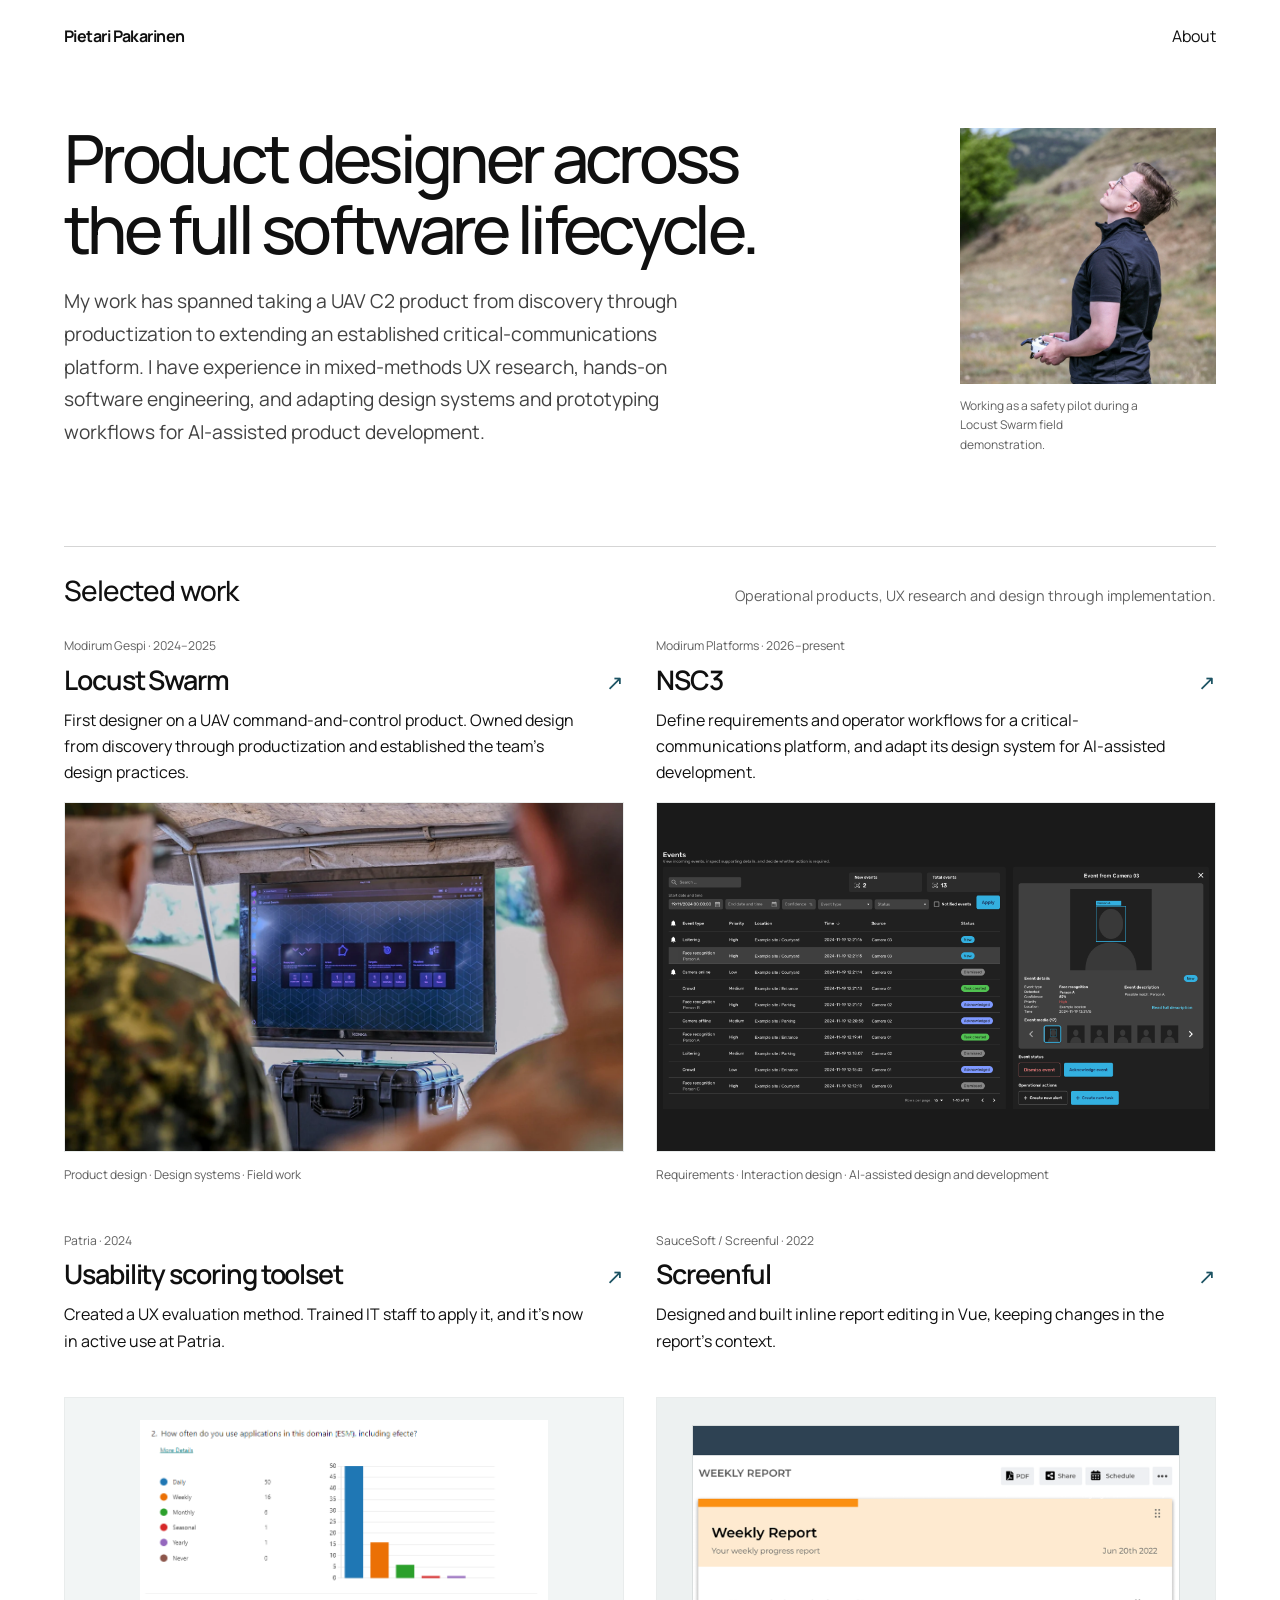
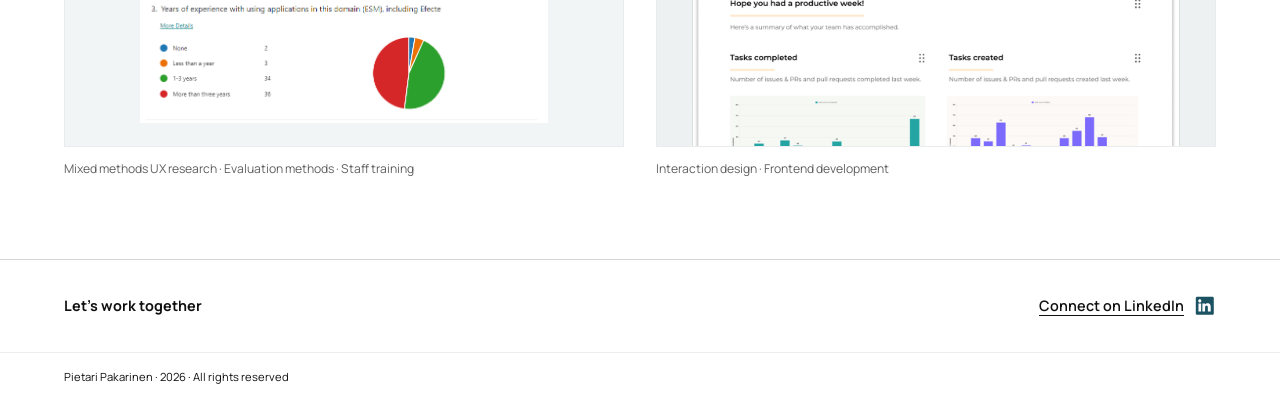
==== commit c753ae96: "Styling" ====
--- a/index.html
+++ b/index.html
@@ -5,7 +5,7 @@
     <meta name="viewport" content="width=device-width, initial-scale=1">
     <meta name="description" content="Product designer across the full software lifecycle, combining mixed-methods UX research, software engineering and AI-assisted design and development.">
     <title>Pietari Pakarinen — Product designer</title>
-    <link rel="stylesheet" href="assets/css/site.css?v=20261028-13">
+    <link rel="stylesheet" href="assets/css/site.css?v=20261028-14">
     <link rel="canonical" href="https://pietarip.github.io/portfolio/">
     <link rel="icon" type="image/svg+xml" href="assets/favicon.svg">
     <link rel="preconnect" href="https://fonts.googleapis.com">
--- a/assets/css/site.css
+++ b/assets/css/site.css
@@ -156,7 +156,7 @@
 .text-action { display: inline-flex; align-items: center; gap: .9rem; min-height: 2.75rem; font-size: .95rem; font-weight: 600; text-underline-offset: .3em; text-decoration-thickness: 1px; }
 .text-action span { color: var(--accent); }
 .home-portrait { margin: 0; }
-.home-portrait img { display: block; width: 100%; height: auto; aspect-ratio: 4 / 5; object-fit: cover; object-position: 50% 45%; }
+.home-portrait img { display: block; width: 100%; height: auto; aspect-ratio: 1; object-fit: cover; object-position: 50% 16%; }
 .home-portrait figcaption { margin-top: .75rem; max-width: 27ch; color: var(--muted); font-size: .75rem; line-height: 1.6; }
 .selected-work { width: min(100% - (2 * var(--page-gutter)), var(--site-width)); margin: 0 auto 5rem; }
 #work, .case-section { scroll-margin-top: 1.5rem; }
@@ -292,7 +292,6 @@
   .home-intro h1 { max-width: 15ch; font-size: clamp(2.6rem, 7.5vw, 3.6rem); }
   .home-deck { max-width: 45ch; }
   .home-portrait { display: grid; grid-template-columns: 6rem 1fr; align-items: center; gap: 1rem; }
-  .home-portrait img { aspect-ratio: 1; object-position: 50% 35%; }
   .home-portrait figcaption { max-width: 30ch; margin: 0; }
   .work-heading { display: block; }
   .work-heading > p { margin-top: .6rem; }
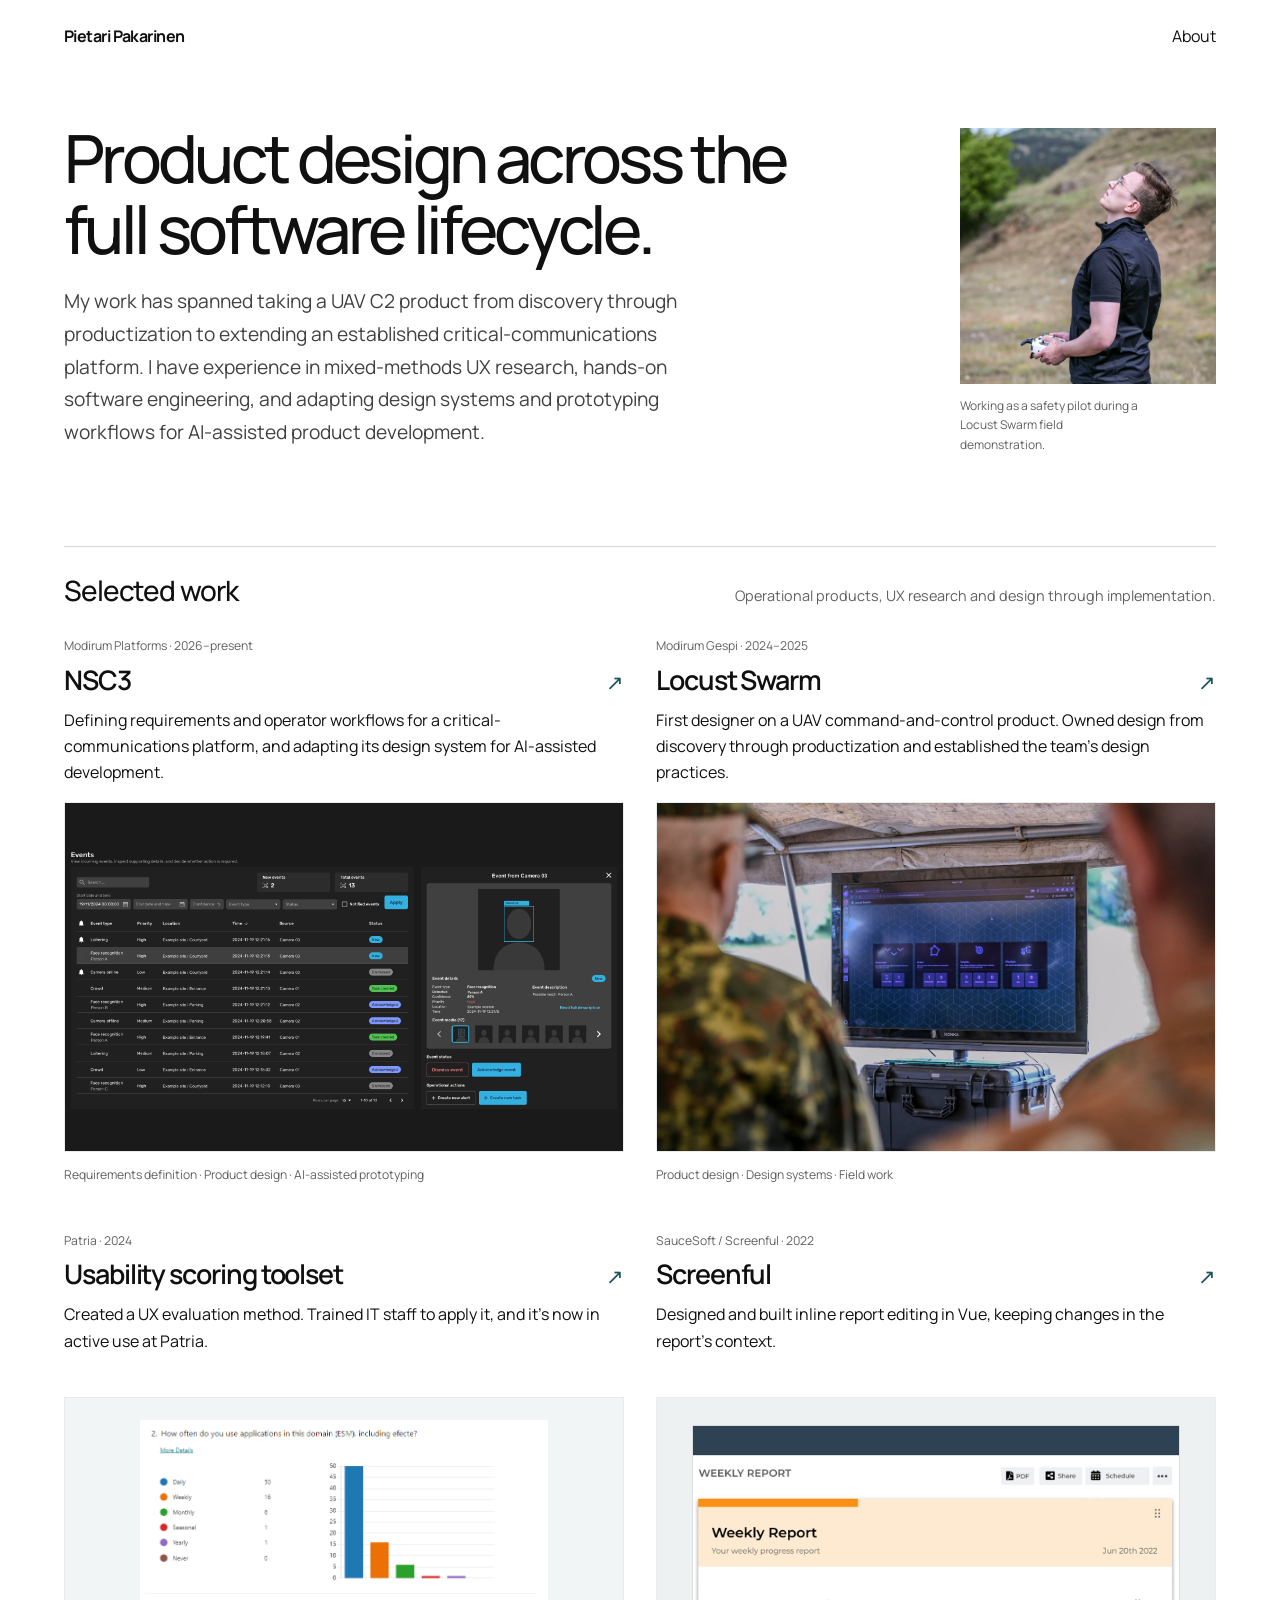
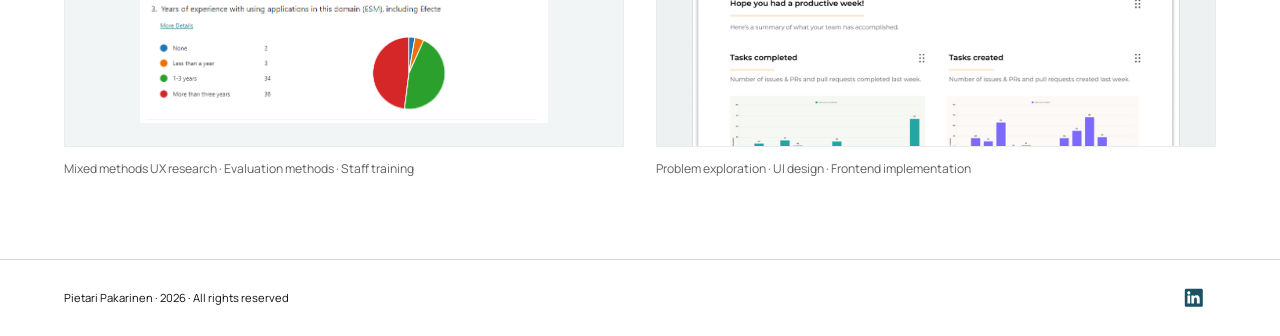
==== commit 25619eef: "Refine portfolio copy, project order and prototyping workflow" ====
--- a/index.html
+++ b/index.html
@@ -5,7 +5,7 @@
     <meta name="viewport" content="width=device-width, initial-scale=1">
     <meta name="description" content="Product designer across the full software lifecycle, combining mixed-methods UX research, software engineering and AI-assisted design and development.">
     <title>Pietari Pakarinen — Product designer</title>
-    <link rel="stylesheet" href="assets/css/site.css?v=20261028-14">
+    <link rel="stylesheet" href="assets/css/site.css?v=20261030-7">
     <link rel="canonical" href="https://pietarip.github.io/portfolio/">
     <link rel="icon" type="image/svg+xml" href="assets/favicon.svg">
     <link rel="preconnect" href="https://fonts.googleapis.com">
@@ -31,7 +31,7 @@
       </nav>
       <div class="home-hero">
         <div class="home-intro">
-          <h1>Product designer across the full software lifecycle.</h1>
+          <h1>Product design across the full software lifecycle.</h1>
           <p class="home-deck">My work has spanned taking a UAV C2 product from discovery through productization to extending an established critical-communications platform. I have experience in mixed-methods UX research, hands-on software engineering, and adapting design systems and prototyping workflows for AI-assisted product development.</p>
         </div>
         <figure class="home-portrait">
@@ -44,13 +44,13 @@
       <section id="work" aria-labelledby="work-heading">
         <div class="work-heading"><h2 id="work-heading">Selected work</h2><p>Operational products, UX research and design through implementation.</p></div>
         <div class="work-grid">
+          <a class="work-card" href="nsc3/" aria-labelledby="nsc3-title" aria-describedby="nsc3-summary">
+            <div class="work-preview work-preview--nsc3"><img src="assets/images/nsc3-events-portfolio.webp" alt="" width="1920" height="910" loading="lazy"></div>
+            <div class="work-card-copy"><p class="work-meta">Modirum Platforms · 2026–present</p><div class="work-title"><h3 id="nsc3-title">NSC3</h3><span aria-hidden="true">↗</span></div><p id="nsc3-summary">Defining requirements and operator workflows for a critical-communications platform, and adapting its design system for AI-assisted development.</p><span class="work-discipline">Requirements definition · Product design · AI-assisted prototyping</span></div>
+          </a>
           <a class="work-card" href="locust-swarm/" aria-labelledby="locust-title" aria-describedby="locust-summary">
             <div class="work-preview work-preview--locust"><img src="assets/images/locust-swarm-demonstration.webp" alt="" width="1240" height="827" loading="lazy"></div>
             <div class="work-card-copy"><p class="work-meta">Modirum Gespi · 2024–2025</p><div class="work-title"><h3 id="locust-title">Locust Swarm</h3><span aria-hidden="true">↗</span></div><p id="locust-summary">First designer on a UAV command-and-control product. Owned design from discovery through productization and established the team’s design practices.</p><span class="work-discipline">Product design · Design systems · Field work</span></div>
-          </a>
-          <a class="work-card" href="nsc3/" aria-labelledby="nsc3-title" aria-describedby="nsc3-summary">
-            <div class="work-preview work-preview--nsc3"><img src="assets/images/nsc3-events-portfolio.webp" alt="" width="1920" height="910" loading="lazy"></div>
-            <div class="work-card-copy"><p class="work-meta">Modirum Platforms · 2026–present</p><div class="work-title"><h3 id="nsc3-title">NSC3</h3><span aria-hidden="true">↗</span></div><p id="nsc3-summary">Define requirements and operator workflows for a critical-communications platform, and adapt its design system for AI-assisted development.</p><span class="work-discipline">Requirements · Interaction design · AI-assisted design and development</span></div>
           </a>
           <a class="work-card" href="usability-toolset/" aria-labelledby="patria-title" aria-describedby="patria-summary">
             <div class="work-preview work-preview--research"><img src="assets/images/patria-questionnaire-results.webp" alt="" width="833" height="620" loading="lazy"></div>
@@ -58,15 +58,14 @@
           </a>
           <a class="work-card" href="bi-reporting/" aria-labelledby="screenful-title" aria-describedby="screenful-summary">
             <div class="work-preview work-preview--screenful"><img src="assets/images/saucesoft-solution.webp" alt="" width="1240" height="2309" loading="lazy"></div>
-            <div class="work-card-copy"><p class="work-meta">SauceSoft / Screenful · 2022</p><div class="work-title"><h3 id="screenful-title">Screenful</h3><span aria-hidden="true">↗</span></div><p id="screenful-summary">Designed and built inline report editing in Vue, keeping changes in the report’s context.</p><span class="work-discipline">Interaction design · Frontend development</span></div>
+            <div class="work-card-copy"><p class="work-meta">SauceSoft / Screenful · 2022</p><div class="work-title"><h3 id="screenful-title">Screenful</h3><span aria-hidden="true">↗</span></div><p id="screenful-summary">Designed and built inline report editing in Vue, keeping changes in the report’s context.</p><span class="work-discipline">Problem exploration · UI design · Frontend implementation</span></div>
           </a>
         </div>
       </section>
     </main>
-    <footer class="site-footer">
-      <p>Let’s work together</p>
-      <a class="contact-link" href="https://www.linkedin.com/in/pietari-pakarinen/">Connect on LinkedIn <svg viewBox="0 0 24 24" aria-hidden="true"><path d="M20.45 2H3.55C2.69 2 2 2.68 2 3.52v16.96c0 .84.69 1.52 1.55 1.52h16.9c.86 0 1.55-.68 1.55-1.52V3.52c0-.84-.69-1.52-1.55-1.52ZM7.93 18.35H4.96V9.5h2.97v8.85ZM6.45 8.29c-.96 0-1.73-.78-1.73-1.73s.77-1.73 1.73-1.73 1.73.78 1.73 1.73-.77 1.73-1.73 1.73Zm11.9 10.06h-2.96v-4.3c0-1.03-.02-2.35-1.43-2.35-1.44 0-1.66 1.12-1.66 2.28v4.37H9.34V9.5h2.84v1.21h.04c.4-.7 1.36-1.43 2.8-1.43 3 0 3.56 1.97 3.56 4.53v4.54Z"/></svg></a>
+    <footer class="site-footer site-footer--compact">
+      <span class="footer-copyright">Pietari Pakarinen · 2026 · All rights reserved</span>
+      <a class="contact-link" aria-label="Pietari Pakarinen on LinkedIn" title="LinkedIn" href="https://www.linkedin.com/in/pietari-pakarinen/"><svg viewBox="0 0 24 24" aria-hidden="true"><path d="M20.45 2H3.55C2.69 2 2 2.68 2 3.52v16.96c0 .84.69 1.52 1.55 1.52h16.9c.86 0 1.55-.68 1.55-1.52V3.52c0-.84-.69-1.52-1.55-1.52ZM7.93 18.35H4.96V9.5h2.97v8.85ZM6.45 8.29c-.96 0-1.73-.78-1.73-1.73s.77-1.73 1.73-1.73 1.73.78 1.73 1.73-.77 1.73-1.73 1.73Zm11.9 10.06h-2.96v-4.3c0-1.03-.02-2.35-1.43-2.35-1.44 0-1.66 1.12-1.66 2.28v4.37H9.34V9.5h2.84v1.21h.04c.4-.7 1.36-1.43 2.8-1.43 3 0 3.56 1.97 3.56 4.53v4.54Z"/></svg></a>
     </footer>
-    <div class="copyright">Pietari Pakarinen · 2026 · All rights reserved</div>
   </body>
 </html>
--- a/assets/css/site.css
+++ b/assets/css/site.css
@@ -181,7 +181,7 @@
 .work-card .work-title { order: 1; }
 .work-title h3 { margin: 0; font-size: clamp(1.35rem, 2.1vw, 1.75rem); font-weight: 600; line-height: 1.25; letter-spacing: -.04em; }
 .work-title > span { color: var(--accent); font-size: 1.3rem; transition: transform .18s ease; }
-.work-card-copy > p:not(.work-meta) { order: 2; max-width: 52ch; min-height: 4.95em; margin: .65rem 0 1rem; font-size: 1rem; line-height: 1.65; }
+.work-card-copy > p:not(.work-meta) { order: 2; max-width: none; min-height: 4.95em; margin: .65rem 0 1rem; font-size: 1rem; line-height: 1.65; }
 .work-discipline { order: 4; margin-top: .8rem; color: var(--muted); font-size: .76rem; line-height: 1.6; }
 .work-card:hover .work-title h3, .work-card:focus-visible .work-title h3 { text-decoration: underline; text-underline-offset: .2em; }
 .work-card:hover .work-title > span { transform: translate(.12rem, -.12rem); }
@@ -200,7 +200,7 @@
 .section-body { min-width: 0; max-width: 44rem; }
 .case-study--revised .section-body > p { font-size: 1.075rem; line-height: 1.75; }
 .case-study--revised .section-body > p:first-child { margin-top: 0; }
-.case-study--revised .section-body > .section-takeaway { max-width: 32ch; margin-bottom: 1.1rem; font-size: clamp(1.35rem, 2vw, 1.7rem); font-weight: 500; line-height: 1.4; letter-spacing: -.025em; }
+.case-study--revised .section-body > .section-takeaway { max-width: none; margin-bottom: 1.1rem; font-size: clamp(1.35rem, 2vw, 1.7rem); font-weight: 500; line-height: 1.4; letter-spacing: -.025em; }
 .case-study--revised strong { font-weight: 600; }
 .case-figure--overview { max-width: 31rem; margin: 2rem 0 0; padding: 1.25rem 1rem 0; background: var(--wash); }
 .case-figure--overview > img { max-width: 26rem; mix-blend-mode: multiply; }
@@ -321,3 +321,44 @@
   .image-viewer__panel { max-height: 96dvh; }
   .image-viewer__image { max-height: calc(96dvh - 15rem); }
 }
+
+.interface-decisions { max-width:44rem; padding-left:1.4rem; margin:1.25rem 0 0; }
+.interface-decisions li { margin:.65rem 0; line-height:1.65; }
+.prototype-story { margin-top:3rem; padding-top:2rem; border-top:1px solid #dce2e3; }
+.prototype-story h3 { font-size:clamp(1.5rem,3vw,2rem); line-height:1.2; letter-spacing:-.035em; margin:0 0 1.25rem; }
+.prototype-story > p { font-size:1.05rem; line-height:1.75; max-width:44rem; }
+.prototype-workflow { margin:1.75rem 0; max-width:44rem; padding:1.25rem; background:var(--wash); }
+.prototype-result { border-left:3px solid var(--accent); padding-left:1rem; margin-top:1.75rem; }
+
+.prototype-workflow h4 { margin:0 0 1.5rem; line-height:1.4; text-align:center; }
+.prototype-workflow h4 > span { display:block; font-size:.8rem; font-weight:500; color:var(--muted); margin-bottom:.35rem; }
+.prototype-workflow h4 > strong { display:block; font-size:1.25rem; font-weight:700; letter-spacing:-.025em; }
+.workflow-layout { display:grid; grid-template-columns:repeat(5,max-content); justify-content:center; align-items:center; gap:0 1.25rem; }
+.workflow-phase { position:relative; justify-self:center; width:max-content; max-width:7rem; padding:.7rem .65rem; border:1px solid var(--line); border-radius:.25rem; background:#fff; text-align:center; font-size:.8rem; font-weight:600; line-height:1.45; letter-spacing:.005em; }
+.workflow-arrow { position:absolute; left:calc(100% + .3rem); top:50%; transform:translateY(-50%); color:var(--accent); font-size:1.2rem; font-weight:400; }
+.workflow-loop { grid-column:3 / 5; grid-row:2; align-self:start; text-align:center; color:var(--accent); font-size:.75rem; line-height:1.4; }
+.workflow-loop svg { display:block; width:100%; height:2.4rem; overflow:visible; fill:none; stroke:currentColor; stroke-width:1.3; stroke-linecap:round; stroke-linejoin:round; }
+.workflow-loop .workflow-loop-narrow { display:none; }
+.workflow-loop span { display:block; margin-top:-.1rem; }
+@media(max-width:1100px) {
+ .workflow-layout { grid-template-columns:1fr; gap:1.8rem 0; }
+ .workflow-phase { grid-column:1; max-width:100%; }
+ .workflow-phase:nth-child(1) { grid-row:1; }
+ .workflow-phase:nth-child(2) { grid-row:2; }
+ .workflow-phase:nth-child(3) { grid-row:3; }
+ .workflow-phase:nth-child(4) { grid-row:4; }
+ .workflow-phase:nth-child(5) { grid-row:5; }
+ .workflow-arrow { left:50%; top:calc(100% + .15rem); transform:translateX(-50%) rotate(90deg); }
+ .workflow-loop { position:relative; grid-column:1; grid-row:3 / 5; align-self:stretch; justify-self:center; width:15rem; max-width:100%; pointer-events:none; }
+ .workflow-loop .workflow-loop-wide { display:none; }
+ .workflow-loop .workflow-loop-narrow { display:block; position:absolute; left:0; top:0; width:4rem; height:100%; }
+ .workflow-loop span { position:absolute; left:-.5rem; top:50%; transform:translate(-50%,-50%) rotate(-90deg); white-space:nowrap; }
+}
+@media(max-width:700px) { .prototype-story > p { font-size:1rem; } }
+
+.visually-hidden { position:absolute; width:1px; height:1px; padding:0; margin:-1px; overflow:hidden; clip:rect(0,0,0,0); white-space:nowrap; border:0; }
+
+.site-footer--compact { flex-direction:row; align-items:center; gap:1rem; padding-block:1rem; }
+.site-footer--compact .footer-copyright { font-size:.7rem; }
+.site-footer--compact .contact-link { justify-content:center; flex-shrink:0; width:2.75rem; height:2.75rem; border-radius:.25rem; }
+.site-footer--compact .contact-link:hover { background:var(--wash); }
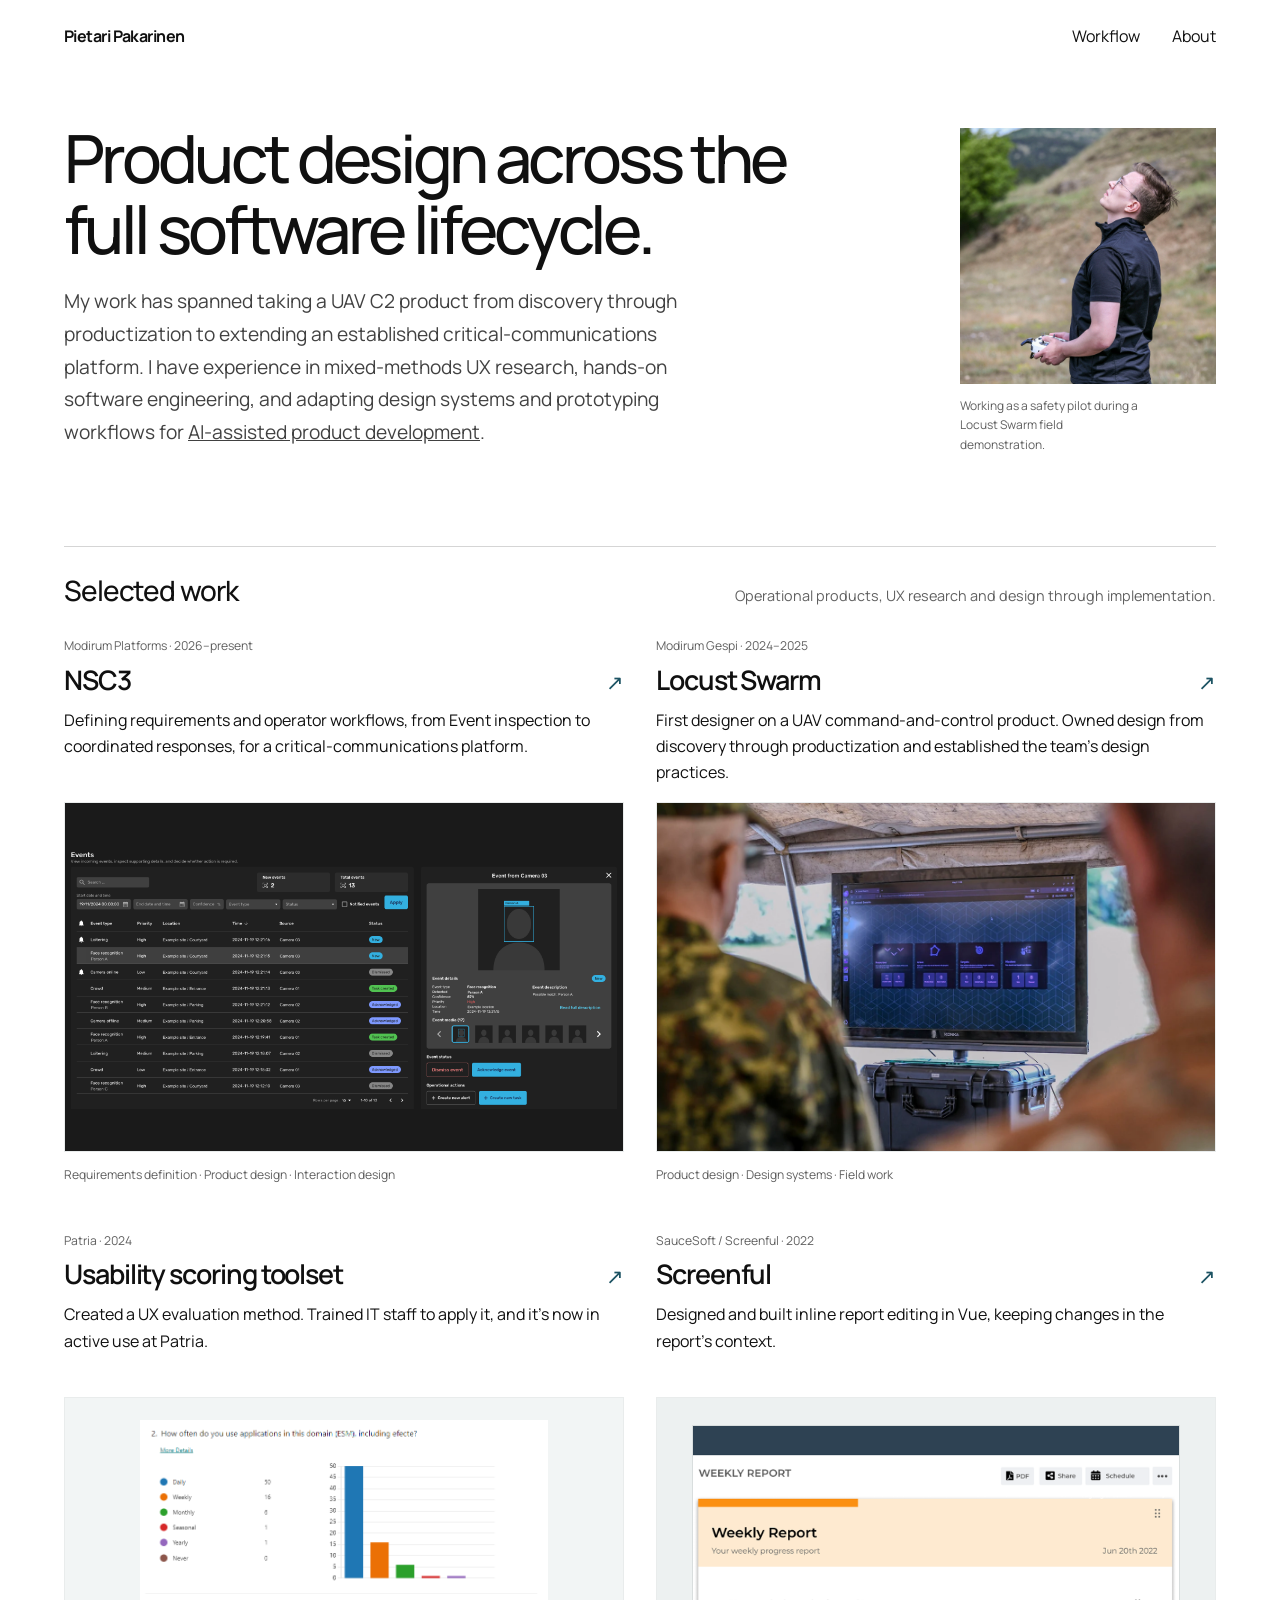
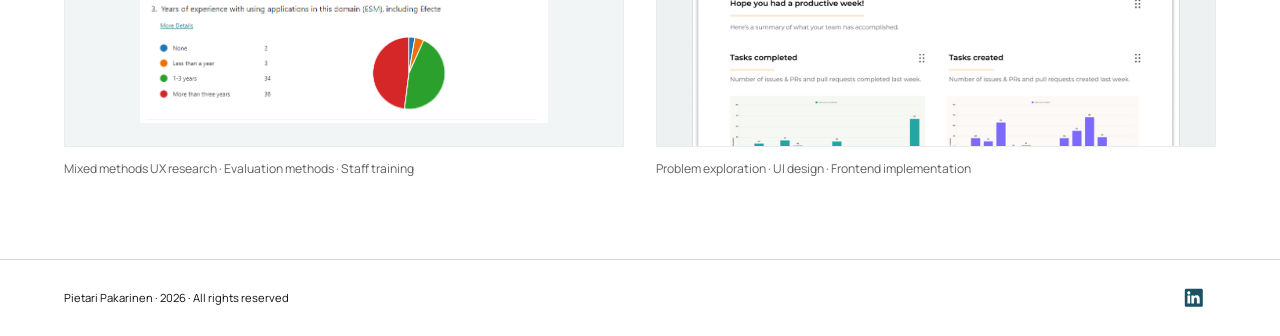
==== commit a0366807: "Separate AI design workflow into its own case study" ====
--- a/index.html
+++ b/index.html
@@ -5,7 +5,7 @@
     <meta name="viewport" content="width=device-width, initial-scale=1">
     <meta name="description" content="Product designer across the full software lifecycle, combining mixed-methods UX research, software engineering and AI-assisted design and development.">
     <title>Pietari Pakarinen — Product designer</title>
-    <link rel="stylesheet" href="assets/css/site.css?v=20261030-7">
+    <link rel="stylesheet" href="assets/css/site.css?v=20261031-1">
     <link rel="canonical" href="https://pietarip.github.io/portfolio/">
     <link rel="icon" type="image/svg+xml" href="assets/favicon.svg">
     <link rel="preconnect" href="https://fonts.googleapis.com">
@@ -27,12 +27,12 @@
     <header class="site-header">
       <nav class="nav" aria-label="Main navigation">
         <a class="wordmark" href="./">Pietari Pakarinen</a>
-        <div class="nav-links"><a class="nav-link" href="./about/">About</a></div>
+        <div class="nav-links"><a class="nav-link" href="workflow/">Workflow</a><a class="nav-link" href="about/">About</a></div>
       </nav>
       <div class="home-hero">
         <div class="home-intro">
           <h1>Product design across the full software lifecycle.</h1>
-          <p class="home-deck">My work has spanned taking a UAV C2 product from discovery through productization to extending an established critical-communications platform. I have experience in mixed-methods UX research, hands-on software engineering, and adapting design systems and prototyping workflows for AI-assisted product development.</p>
+          <p class="home-deck">My work has spanned taking a UAV C2 product from discovery through productization to extending an established critical-communications platform. I have experience in mixed-methods UX research, hands-on software engineering, and adapting design systems and prototyping workflows for <a href="workflow/">AI-assisted product development</a>.</p>
         </div>
         <figure class="home-portrait">
           <img src="assets/images/pilot.jpg" alt="Pietari operating a UAV controller outdoors" width="342" height="512" fetchpriority="high">
@@ -46,7 +46,7 @@
         <div class="work-grid">
           <a class="work-card" href="nsc3/" aria-labelledby="nsc3-title" aria-describedby="nsc3-summary">
             <div class="work-preview work-preview--nsc3"><img src="assets/images/nsc3-events-portfolio.webp" alt="" width="1920" height="910" loading="lazy"></div>
-            <div class="work-card-copy"><p class="work-meta">Modirum Platforms · 2026–present</p><div class="work-title"><h3 id="nsc3-title">NSC3</h3><span aria-hidden="true">↗</span></div><p id="nsc3-summary">Defining requirements and operator workflows for a critical-communications platform, and adapting its design system for AI-assisted development.</p><span class="work-discipline">Requirements definition · Product design · AI-assisted prototyping</span></div>
+            <div class="work-card-copy"><p class="work-meta">Modirum Platforms · 2026–present</p><div class="work-title"><h3 id="nsc3-title">NSC3</h3><span aria-hidden="true">↗</span></div><p id="nsc3-summary">Defining requirements and operator workflows, from Event inspection to coordinated responses, for a critical-communications platform.</p><span class="work-discipline">Requirements definition · Product design · Interaction design</span></div>
           </a>
           <a class="work-card" href="locust-swarm/" aria-labelledby="locust-title" aria-describedby="locust-summary">
             <div class="work-preview work-preview--locust"><img src="assets/images/locust-swarm-demonstration.webp" alt="" width="1240" height="827" loading="lazy"></div>
--- a/assets/css/site.css
+++ b/assets/css/site.css
@@ -324,24 +324,23 @@
 
 .interface-decisions { max-width:44rem; padding-left:1.4rem; margin:1.25rem 0 0; }
 .interface-decisions li { margin:.65rem 0; line-height:1.65; }
-.prototype-story { margin-top:3rem; padding-top:2rem; border-top:1px solid #dce2e3; }
+.prototype-story { margin-top:1.5rem; }
 .prototype-story h3 { font-size:clamp(1.5rem,3vw,2rem); line-height:1.2; letter-spacing:-.035em; margin:0 0 1.25rem; }
 .prototype-story > p { font-size:1.05rem; line-height:1.75; max-width:44rem; }
 .prototype-workflow { margin:1.75rem 0; max-width:44rem; padding:1.25rem; background:var(--wash); }
 .prototype-result { border-left:3px solid var(--accent); padding-left:1rem; margin-top:1.75rem; }
 
-.prototype-workflow h4 { margin:0 0 1.5rem; line-height:1.4; text-align:center; }
-.prototype-workflow h4 > span { display:block; font-size:.8rem; font-weight:500; color:var(--muted); margin-bottom:.35rem; }
-.prototype-workflow h4 > strong { display:block; font-size:1.25rem; font-weight:700; letter-spacing:-.025em; }
-.workflow-layout { display:grid; grid-template-columns:repeat(5,max-content); justify-content:center; align-items:center; gap:0 1.25rem; }
+.prototype-workflow h3 { margin:0 0 1.5rem; line-height:1.4; text-align:center; }
+.prototype-workflow h3 > span { display:block; font-size:.8rem; font-weight:500; color:var(--muted); margin-bottom:.35rem; }
+.prototype-workflow h3 > strong { display:block; font-size:1.25rem; font-weight:700; letter-spacing:-.025em; }
+.workflow-layout { position:relative; display:grid; grid-template-columns:repeat(5,max-content); justify-content:center; align-items:center; gap:0 1.25rem; padding-bottom:4.5rem; }
 .workflow-phase { position:relative; justify-self:center; width:max-content; max-width:7rem; padding:.7rem .65rem; border:1px solid var(--line); border-radius:.25rem; background:#fff; text-align:center; font-size:.8rem; font-weight:600; line-height:1.45; letter-spacing:.005em; }
 .workflow-arrow { position:absolute; left:calc(100% + .3rem); top:50%; transform:translateY(-50%); color:var(--accent); font-size:1.2rem; font-weight:400; }
-.workflow-loop { grid-column:3 / 5; grid-row:2; align-self:start; text-align:center; color:var(--accent); font-size:.75rem; line-height:1.4; }
-.workflow-loop svg { display:block; width:100%; height:2.4rem; overflow:visible; fill:none; stroke:currentColor; stroke-width:1.3; stroke-linecap:round; stroke-linejoin:round; }
-.workflow-loop .workflow-loop-narrow { display:none; }
-.workflow-loop span { display:block; margin-top:-.1rem; }
+.workflow-loop { position:absolute; inset:0; pointer-events:none; color:var(--accent); font-size:.75rem; line-height:1.4; }
+.workflow-loop svg { display:block; width:100%; height:100%; overflow:visible; fill:none; stroke:currentColor; stroke-width:1.5; stroke-linecap:round; stroke-linejoin:round; }
+.workflow-loop span { position:absolute; white-space:nowrap; }
 @media(max-width:1100px) {
- .workflow-layout { grid-template-columns:1fr; gap:1.8rem 0; }
+ .workflow-layout { grid-template-columns:1fr; gap:1.8rem 0; padding:0 0 0 3.5rem; }
  .workflow-phase { grid-column:1; max-width:100%; }
  .workflow-phase:nth-child(1) { grid-row:1; }
  .workflow-phase:nth-child(2) { grid-row:2; }
@@ -349,10 +348,6 @@
  .workflow-phase:nth-child(4) { grid-row:4; }
  .workflow-phase:nth-child(5) { grid-row:5; }
  .workflow-arrow { left:50%; top:calc(100% + .15rem); transform:translateX(-50%) rotate(90deg); }
- .workflow-loop { position:relative; grid-column:1; grid-row:3 / 5; align-self:stretch; justify-self:center; width:15rem; max-width:100%; pointer-events:none; }
- .workflow-loop .workflow-loop-wide { display:none; }
- .workflow-loop .workflow-loop-narrow { display:block; position:absolute; left:0; top:0; width:4rem; height:100%; }
- .workflow-loop span { position:absolute; left:-.5rem; top:50%; transform:translate(-50%,-50%) rotate(-90deg); white-space:nowrap; }
 }
 @media(max-width:700px) { .prototype-story > p { font-size:1rem; } }
 
@@ -362,3 +357,13 @@
 .site-footer--compact .footer-copyright { font-size:.7rem; }
 .site-footer--compact .contact-link { justify-content:center; flex-shrink:0; width:2.75rem; height:2.75rem; border-radius:.25rem; }
 .site-footer--compact .contact-link:hover { background:var(--wash); }
+
+/* Related workflow case and the shared navigation. */
+.nav-link[aria-current="page"] { text-decoration:underline; text-underline-offset:.3em; }
+.case-opening .related-case { margin:.8rem 0 0; font-size:.9rem; line-height:1.6; color:var(--muted); }
+.case-study--revised .section-body > .section-first-heading { margin-top:0; }
+#prototyping { scroll-margin-top:1.5rem; }
+@media(max-width:480px) {
+  .nav { flex-wrap:wrap; gap:0 .75rem; }
+  .nav-links { flex-wrap:wrap; gap:.25rem 1rem; }
+}
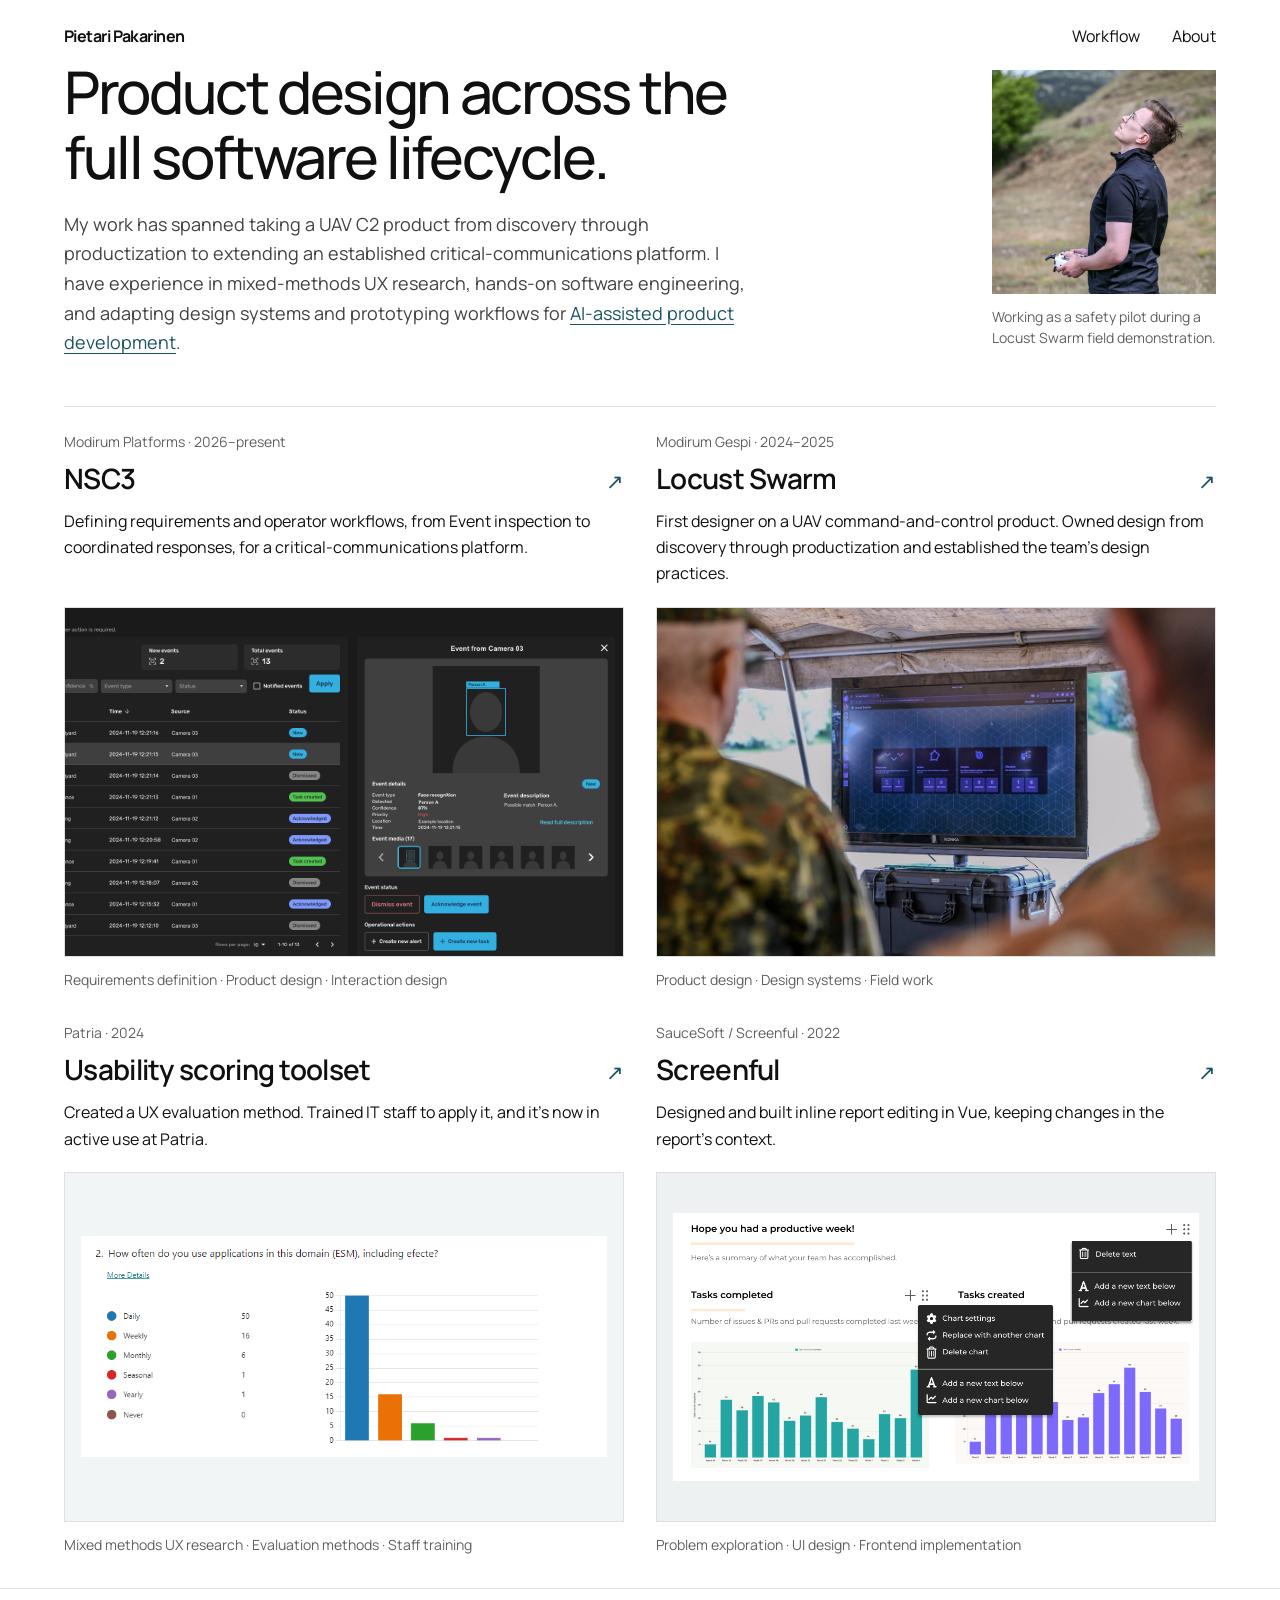
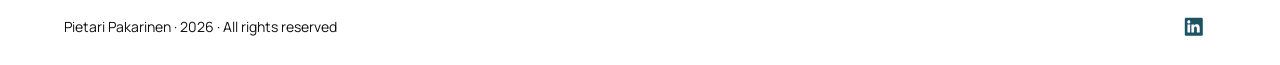
==== commit 08897a68: "Refine portfolio layouts and case navigation" ====
--- a/index.html
+++ b/index.html
@@ -6,6 +6,7 @@
     <meta name="description" content="Product designer across the full software lifecycle, combining mixed-methods UX research, software engineering and AI-assisted design and development.">
     <title>Pietari Pakarinen — Product designer</title>
     <link rel="stylesheet" href="assets/css/site.css?v=20261031-1">
+    <link rel="stylesheet" href="assets/css/layout-preview.css?v=20261101-10">
     <link rel="canonical" href="https://pietarip.github.io/portfolio/">
     <link rel="icon" type="image/svg+xml" href="assets/favicon.svg">
     <link rel="preconnect" href="https://fonts.googleapis.com">
@@ -42,7 +43,7 @@
     </header>
     <main id="main" tabindex="-1" class="selected-work">
       <section id="work" aria-labelledby="work-heading">
-        <div class="work-heading"><h2 id="work-heading">Selected work</h2><p>Operational products, UX research and design through implementation.</p></div>
+        <h2 id="work-heading" class="visually-hidden">Selected work</h2>
         <div class="work-grid">
           <a class="work-card" href="nsc3/" aria-labelledby="nsc3-title" aria-describedby="nsc3-summary">
             <div class="work-preview work-preview--nsc3"><img src="assets/images/nsc3-events-portfolio.webp" alt="" width="1920" height="910" loading="lazy"></div>
@@ -53,11 +54,11 @@
             <div class="work-card-copy"><p class="work-meta">Modirum Gespi · 2024–2025</p><div class="work-title"><h3 id="locust-title">Locust Swarm</h3><span aria-hidden="true">↗</span></div><p id="locust-summary">First designer on a UAV command-and-control product. Owned design from discovery through productization and established the team’s design practices.</p><span class="work-discipline">Product design · Design systems · Field work</span></div>
           </a>
           <a class="work-card" href="usability-toolset/" aria-labelledby="patria-title" aria-describedby="patria-summary">
-            <div class="work-preview work-preview--research"><img src="assets/images/patria-questionnaire-results.webp" alt="" width="833" height="620" loading="lazy"></div>
+            <div class="work-preview work-preview--research"><div class="research-preview-crop"><img src="assets/images/patria-questionnaire-results.webp" alt="" width="833" height="620" loading="lazy"></div></div>
             <div class="work-card-copy"><p class="work-meta">Patria · 2024</p><div class="work-title"><h3 id="patria-title">Usability scoring toolset</h3><span aria-hidden="true">↗</span></div><p id="patria-summary">Created a UX evaluation method. Trained IT staff to apply it, and it's now in active use at Patria.</p><span class="work-discipline">Mixed methods UX research · Evaluation methods · Staff training</span></div>
           </a>
           <a class="work-card" href="bi-reporting/" aria-labelledby="screenful-title" aria-describedby="screenful-summary">
-            <div class="work-preview work-preview--screenful"><img src="assets/images/saucesoft-solution.webp" alt="" width="1240" height="2309" loading="lazy"></div>
+            <div class="work-preview work-preview--screenful"><img src="assets/images/screenful-inline-design.webp" alt="" width="1000" height="510" loading="lazy"></div>
             <div class="work-card-copy"><p class="work-meta">SauceSoft / Screenful · 2022</p><div class="work-title"><h3 id="screenful-title">Screenful</h3><span aria-hidden="true">↗</span></div><p id="screenful-summary">Designed and built inline report editing in Vue, keeping changes in the report’s context.</p><span class="work-discipline">Problem exploration · UI design · Frontend implementation</span></div>
           </a>
         </div>
--- a/assets/css/site.css
+++ b/assets/css/site.css
@@ -358,6 +358,36 @@
 .site-footer--compact .contact-link { justify-content:center; flex-shrink:0; width:2.75rem; height:2.75rem; border-radius:.25rem; }
 .site-footer--compact .contact-link:hover { background:var(--wash); }
 
+/* A simpler opening for the workflow case. */
+.case-study--revised .workflow-opening { margin-bottom:2.5rem; }
+.case-study--revised .workflow-opening h1 { margin:0; font-size:clamp(2.25rem,4.6vw,4.25rem); line-height:1.08; letter-spacing:-.05em; }
+.workflow-opening .case-contents { margin-top:1.4rem; }
+
+/* Initiative tracker: progress and planned next steps. */
+.maturity-tracker { margin:1.25rem 0; padding:1.25rem; background:var(--wash); }
+.maturity-tracker-heading { margin-bottom:1.5rem; }
+.maturity-tracker h4 { margin:0 0 .35rem; font-size:1.1rem; font-weight:700; line-height:1.4; }
+.maturity-tracker-heading p { margin:0; font-size:.85rem; line-height:1.6; }
+.maturity-dimension + .maturity-dimension { margin-top:1.5rem; }
+.maturity-tracker h5 { margin:0 0 .65rem; font-size:.9rem; line-height:1.5; font-weight:700; }
+.maturity-steps { display:grid; grid-template-columns:repeat(3,minmax(0,1fr)); gap:.75rem; margin:0; }
+.maturity-step { padding:.7rem .75rem; border-top:3px solid #8b9294; background:#fff; }
+.maturity-step--progress { border-color:var(--accent); }
+.maturity-step--next { border-top:3px dashed #48735b; }
+.maturity-step dt { margin:0 0 .45rem; font-size:.7rem; font-weight:700; line-height:1.5; color:var(--muted); }
+.maturity-step--progress dt { color:var(--accent); }
+.maturity-step--next dt { color:#396047; }
+.maturity-step dd { margin:0; font-size:.8rem; line-height:1.6; }
+.maturity-tracker figcaption { margin-top:1.25rem; font-size:.75rem; line-height:1.6; color:var(--muted); }
+@media(max-width:700px) {
+  .maturity-tracker { padding:1rem; }
+  .maturity-steps { grid-template-columns:1fr; gap:.5rem; }
+  .maturity-step { border-top:0; border-left:3px solid #8b9294; }
+  .maturity-step--progress { border-color:var(--accent); }
+  .maturity-step--next { border-left:3px dashed #48735b; }
+  .maturity-step dt { margin-bottom:.2rem; }
+  .maturity-step dd { font-size:.9rem; }
+}
 /* Related workflow case and the shared navigation. */
 .nav-link[aria-current="page"] { text-decoration:underline; text-underline-offset:.3em; }
 .case-opening .related-case { margin:.8rem 0 0; font-size:.9rem; line-height:1.6; color:var(--muted); }
--- a/assets/css/layout-preview.css
+++ b/assets/css/layout-preview.css
@@ -0,0 +1,131 @@
+/* Shared editorial layout, typography and responsive case navigation. */
+body { --accent: #1c5363; --wash: #f3f7f7; --line: #dce2e2; }
+.nav { padding-bottom: .25rem; }
+.nav-link:hover, .nav-link:focus-visible { color: var(--accent); }
+.home-deck a, .section-body a, .related-case a { color: var(--accent); text-underline-offset: .2em; }
+.home-hero { grid-template-columns: minmax(0, 1fr) 14rem; gap: 4rem; margin-block: 0 3rem; }
+.home-intro h1 { margin: 0 0 1.25rem; max-width: 20ch; font-size: clamp(2.5rem, 4.6vw, 4rem); letter-spacing: -.04em; line-height: 1.1; }
+.home-deck { max-width: 43rem; margin: 0; font-size: 1.125rem; line-height: 1.65; }
+.home-portrait figcaption { font-size: .875rem; line-height: 1.5; }
+.selected-work #work { border-top: 1px solid var(--line); padding-top: 1.5rem; }
+.work-grid { gap: 2rem; }
+/* Each pair shares five content rows, so wrapping never offsets its images. */
+@supports (grid-template-rows: subgrid) {
+  @media (min-width: 701px) {
+    .work-grid { row-gap: 0; }
+    .work-card { display: grid; grid-row: span 5; grid-template-rows: subgrid; row-gap: 0; padding-bottom: 2rem; }
+    .work-card:nth-last-child(-n+2) { padding-bottom: 0; }
+    .work-card-copy > p:not(.work-meta) { min-height: 0; }
+    .work-title { align-self: start; }
+  }
+}
+.selected-work { margin-bottom: 2rem; }
+.work-meta, .work-discipline { font-size: .875rem; line-height: 1.55; }
+.work-meta { margin-bottom: .5rem; }
+.work-title h3 { font-size: 1.75rem; letter-spacing: -.025em; }
+.work-card-copy > p:not(.work-meta) { margin: .75rem 0 1.25rem; line-height: 1.65; }
+.work-preview { border-color: var(--line); }
+.work-preview--nsc3 > img { object-fit: cover; object-position: right center; }
+.work-preview--research { padding: 1rem; }
+.research-preview-crop { width: 100%; aspect-ratio: 833 / 350; overflow: hidden; }
+.research-preview-crop img { display: block; width: 100%; height: auto; transition: transform .25s ease; }
+.work-card:hover .research-preview-crop img { transform: scale(1.015); }
+.work-preview--screenful { padding: 1rem; }
+.work-preview--screenful > img { object-fit: contain; object-position: center; box-shadow: none; }
+.work-discipline { margin-top: .75rem; }
+.site-footer--compact .footer-copyright { font-size: .875rem; }
+
+.case-study--revised { width: min(100% - (2 * var(--page-gutter)), 54rem); margin-top: .25rem; margin-bottom: 0; }
+.case-opening { margin-bottom: 2rem; }
+.case-study--revised h1 { font-size: clamp(3.5rem, 6vw, 5rem); letter-spacing: -.04em; margin: .75rem 0 1rem; }
+.case-deck { font-size: clamp(1.65rem, 2.8vw, 2.35rem); letter-spacing: -.025em; margin-bottom: 1.5rem; }
+.eyebrow, .case-meta, .case-opening .related-case { font-size: .875rem; }
+.case-opening .related-case { margin-top: .75rem; }
+.case-contents { position: static; margin: 0 0 2rem; padding: .25rem 0; gap: 0 1.75rem; border-block: 1px solid var(--line); }
+.case-contents a { position: relative; font-size: .9375rem; min-height: 3rem; }
+.case-contents a[aria-current] { color: var(--accent); }
+.case-contents a[aria-current]::after { content: ''; position: absolute; inset: auto 0 -.3rem; height: 2px; background: var(--accent); }
+.case-study--revised .case-section { grid-template-columns: 9rem minmax(0,1fr); gap: 2rem; margin-bottom: 2.5rem; scroll-margin-top: 1.5rem; }
+.case-study--revised .case-section > h2 { font-size: 1.125rem; color: var(--accent); letter-spacing: 0; }
+.section-body { max-width: 44rem; }
+.case-sections .section-body > :last-child { margin-bottom: 0; }
+.case-study--revised .section-body > p { max-width: 44rem; font-size: 1.125rem; line-height: 1.65; margin: 0 0 1.5rem; }
+.case-study--revised .section-body > .section-takeaway { font-size: 1.75rem; line-height: 1.35; letter-spacing: -.02em; margin-bottom: 1rem; }
+.section-body h3 { max-width: 44rem; margin: 2.5rem 0 .5rem; font-size: 1.3rem; letter-spacing: -.015em; }
+.section-body > .section-takeaway + h3 { margin-top: 0; }
+.case-figure--screen { width: 100%; max-width: none; margin: 2rem 0; padding: 0; background: var(--wash); }
+.case-figure--screen figcaption { margin: 0; padding: 1rem 4.25rem 1rem 1rem; font-size: .875rem; line-height: 1.6; text-align: left; }
+.case-figure--screen .image-enlarge { top: auto; bottom: .5rem; right: .5rem; box-shadow: none; color: var(--accent); }
+.evidence-details { margin: 2rem 0 0; padding: 0 1.25rem; border: 1px solid var(--line); background: var(--wash); }
+.evidence-details summary { padding: 1.25rem 0; font-size: 1rem; line-height: 1.5; }
+.case-study--revised .evidence-details > p { max-width: 44rem; font-size: 1.0625rem; line-height: 1.65; margin: 0 0 1.5rem; }
+.evidence-details .case-figure { margin-bottom: 1.25rem; background: white; }
+.case-sections > .case-section:last-child { margin-bottom: 0; }
+.case-sections > .case-section:last-child .section-body > :last-child { margin-bottom: 0; }
+.revised-case .case-pagination { width: min(100% - (2 * var(--page-gutter)), 54rem); margin: 2rem auto 0; padding-block: 1rem; }
+.pagination-label { font-size: .875rem; }
+.about-layout { margin-top: .25rem; margin-bottom: 2rem; gap: 1.5rem 3rem; }
+.about-layout h1 { font-size: clamp(3rem,6vw,4.5rem); letter-spacing: -.04em; margin-bottom: 1.25rem; }
+.about-layout .about-copy p { font-size: 1.125rem; line-height: 1.65; margin-bottom: 1.5rem; }
+.about-photo figcaption { font-size: .875rem; line-height: 1.6; }
+.case-study--revised .workflow-opening { margin-bottom: 2rem; }
+.workflow-phase { font-size: .875rem; }
+.workflow-loop { font-size: .875rem; }
+.maturity-step dt { font-size: .875rem; }
+.maturity-step dd { font-size: .9375rem; }
+.maturity-tracker figcaption { font-size: .875rem; }
+.prototype-workflow h3 { margin-top: 0; }
+
+/* The existing label column becomes persistent wayfinding on wide screens. */
+@media (min-width: 701px) {
+  .case-body { display: grid; grid-template-columns: 8rem minmax(0,1fr); gap: 2rem; align-items: start; }
+  .case-sections { min-width: 0; }
+  .case-body .case-contents { position: sticky; top: 1.5rem; display: flex; flex-direction: column; align-items: stretch; gap: 0; margin: 0; padding: 0 0 0 1rem; border: 0; border-left: 1px solid var(--line); }
+  .case-contents a { min-height: 2.75rem; }
+  .case-contents a[aria-current] { font-weight: 600; }
+  .case-contents a[aria-current]::after { inset: 0 auto 0 calc(-1rem - 1px); width: 2px; height: auto; }
+  .case-sections .case-section { display: block; }
+  .case-sections .case-section > h2 { margin: 0 0 .5rem; padding: 0; line-height: 1.4; }
+}
+
+@media (max-width: 900px) {
+  .home-hero { grid-template-columns: minmax(0,1fr) 11rem; gap: 2rem; }
+  .case-body { grid-template-columns: 6rem minmax(0,1fr); gap: 1.5rem; }
+  .case-study--revised .case-section { grid-template-columns: 6rem minmax(0,1fr); gap: 1.5rem; }
+}
+@media (max-width: 700px) {
+  .home-hero { grid-template-columns: 1fr; gap: 1.25rem; margin-block: 0 2rem; }
+  .home-intro { width: 100%; min-width: 0; }
+  .home-intro h1 { max-width: none; font-size: clamp(2.15rem, 7vw, 2.8rem); margin-bottom: 1rem; }
+  .home-deck { width: 100%; max-width: none; font-size: 1rem; line-height: 1.6; }
+  .home-portrait { grid-template-columns: 5rem 1fr; gap: 1rem; }
+  .home-portrait figcaption { max-width: 30ch; font-size: .875rem; }
+  .work-grid { gap: 2.75rem; }
+  .selected-work { margin-bottom: 1.5rem; }
+  .work-card-copy > p:not(.work-meta) { min-height: 0; }
+  .case-study--revised { margin-top: .25rem; }
+  .case-opening { margin-bottom: 1.75rem; }
+  .case-contents { position: static; margin-bottom: 1.5rem; gap: 0 1.1rem; }
+  .case-contents a { font-size: .875rem; min-height: 2.75rem; }
+  .case-contents a[aria-current] { color: inherit; }
+  .case-contents a[aria-current]::after { display: none; }
+  .case-study--revised .case-section { display: block; margin-bottom: 3rem; scroll-margin-top: 1.5rem; }
+  .case-study--revised .case-section > h2 { margin: 0 0 .5rem; padding: 0; }
+  .case-study--revised .section-body > p { max-width: none; font-size: 1rem; line-height: 1.65; margin-bottom: 1.25rem; }
+  .case-study--revised .section-body > .section-takeaway { font-size: 1.5rem; margin-bottom: .75rem; }
+  .section-body h3 { margin-top: 2rem; font-size: 1.2rem; }
+  .case-figure--screen { margin-block: 1.5rem; }
+  .case-figure--screen figcaption { padding: .875rem 4rem .875rem .875rem; }
+  .evidence-details { padding-inline: 1rem; }
+  .case-study--revised .evidence-details > p { font-size: 1rem; }
+  .revised-case .case-pagination { margin-block: 1.5rem 0; }
+  .about-layout .about-copy p { font-size: 1rem; }
+}
+@media (prefers-reduced-motion: reduce) {
+  .work-preview > img, .work-title > span { transition: none; }
+}
+@media print {
+  .case-body { display: block; }
+  .case-body .case-contents { display: none; }
+  .case-sections .case-section > h2 { position: static; width: auto; height: auto; margin: 0 0 .5rem; overflow: visible; clip-path: none; white-space: normal; }
+}
